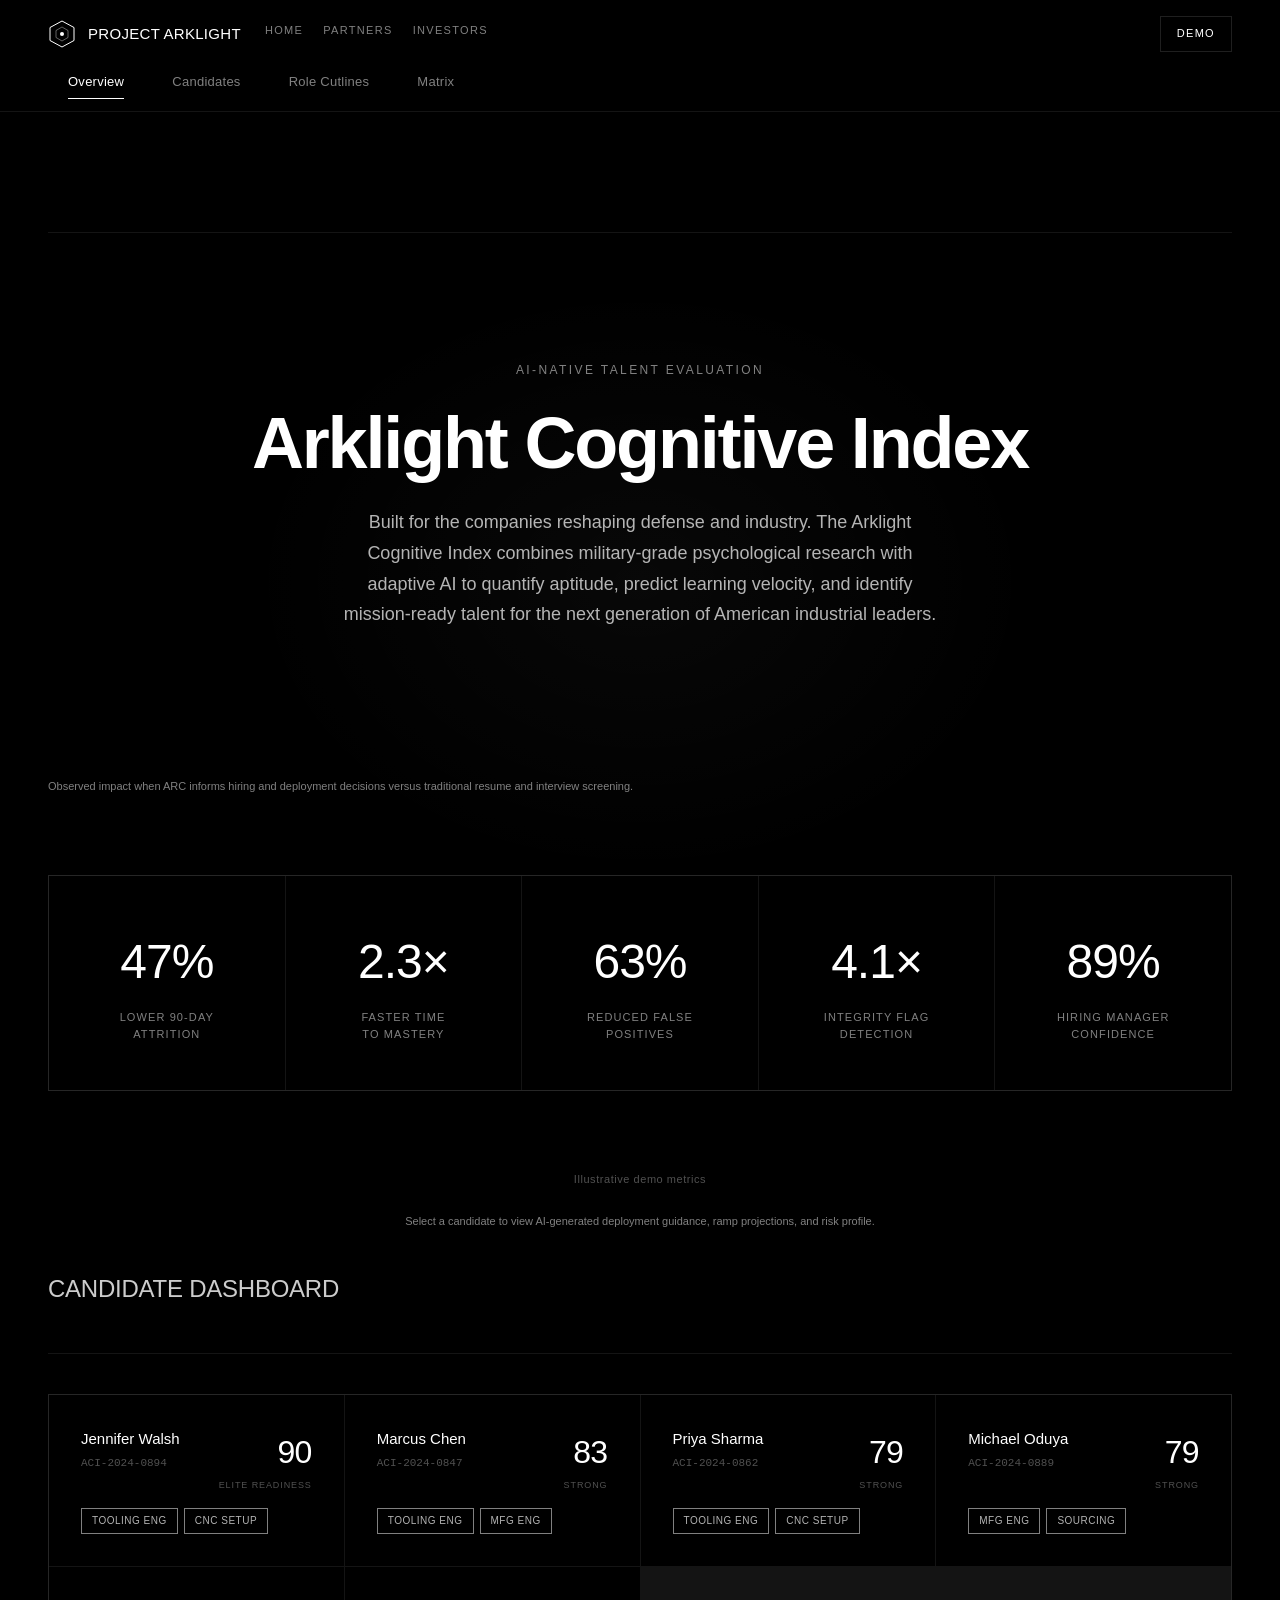
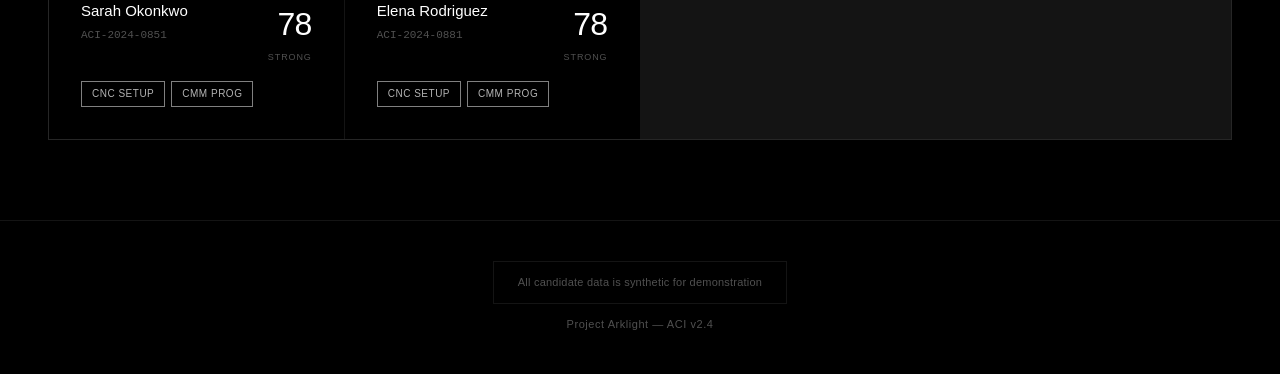
==== demo.html @ 7dcee26c "Split monolithic index.html into multi-page site with expanded investor section Break the single 8,1" ====
<!DOCTYPE html>
<html lang="en">
<head>
    <meta charset="UTF-8">
    <meta name="viewport" content="width=device-width, initial-scale=1.0">
    <title>Project Arklight — Demo</title>
    <link rel="stylesheet" href="css/styles.css">
    <style>
        .header-bottom {
            display: flex;
        }
        .main-content {
            padding-top: 160px;
        }
        @media (max-width: 900px) {
            .main-content {
                padding-top: 190px;
            }
        }
        @media (max-width: 700px) {
            .main-content {
                padding-top: 200px;
            }
        }
    </style>
</head>
<body>
    <div class="app-container">
        <header class="header">
            <div class="header-top">
                <div class="logo-section">
                    <div class="logo">
                        <div class="logo-icon">
                            <svg viewBox="0 0 28 28" fill="none" xmlns="http://www.w3.org/2000/svg">
                                <path d="M14 1L26 7.5V20.5L14 27L2 20.5V7.5L14 1Z" stroke="white" stroke-width="1" fill="none"/>
                                <path d="M14 7L20 10.5V17.5L14 21L8 17.5V10.5L14 7Z" stroke="white" stroke-width="0.75" fill="none" opacity="0.5"/>
                                <circle cx="14" cy="14" r="2" fill="white"/>
                            </svg>
                        </div>
                        <span class="logo-text">Project Arklight</span>
                    </div>
                </div>
                <nav class="global-nav" aria-label="Primary">
                    <div class="nav-links">
                        <a class="global-link" href="index.html" data-nav="home">Home</a>
                        <a class="global-link" href="partners.html" data-nav="partners">Partners</a>
                        <a class="global-link" href="investors.html" data-nav="investors">Investors</a>
                    </div>
                    <a class="nav-cta" href="demo.html" data-nav="demo">Demo</a>
                </nav>
            </div>
            <div class="header-bottom">
                <nav class="nav-tabs" role="tablist" aria-label="Assessment views">
                    <button class="nav-tab active" role="tab" aria-selected="true" data-view="overview" tabindex="0">Overview</button>
                    <button class="nav-tab" role="tab" aria-selected="false" data-view="candidates" tabindex="-1">Candidates</button>
                    <button class="nav-tab" role="tab" aria-selected="false" data-view="cutlines" tabindex="-1">Role Cutlines</button>
                    <button class="nav-tab" role="tab" aria-selected="false" data-view="heatmap" tabindex="-1">Matrix</button>
                </nav>
            </div>
        </header>

        <main class="page-view main-content">

            <section id="assessment-demo" class="assessment-demo">
            <!-- Overview View -->
            <div id="view-overview" class="view active" role="tabpanel" aria-labelledby="tab-overview">
                <section class="hero">
                    <p class="hero-eyebrow">AI-Native Talent Evaluation</p>
                    <h1 class="hero-title">Arklight Cognitive Index</h1>
                    <p class="hero-subtitle">
                        Built for the companies reshaping defense and industry. The Arklight Cognitive Index combines military-grade psychological research with adaptive AI to quantify aptitude, predict learning velocity, and identify mission-ready talent for the next generation of American industrial leaders.
                    </p>
                </section>

                <p class="impact-context">Observed impact when ARC informs hiring and deployment decisions versus traditional resume and interview screening.</p>
                <div class="impact-strip" aria-label="Impact metrics">
                    <div class="impact-card">
                        <div class="impact-value">47%</div>
                        <div class="impact-label">Lower 90-Day<br>Attrition</div>
                    </div>
                    <div class="impact-card">
                        <div class="impact-value">2.3&times;</div>
                        <div class="impact-label">Faster Time<br>to Mastery</div>
                    </div>
                    <div class="impact-card">
                        <div class="impact-value">63%</div>
                        <div class="impact-label">Reduced False<br>Positives</div>
                    </div>
                    <div class="impact-card">
                        <div class="impact-value">4.1&times;</div>
                        <div class="impact-label">Integrity Flag<br>Detection</div>
                    </div>
                    <div class="impact-card">
                        <div class="impact-value">89%</div>
                        <div class="impact-label">Hiring Manager<br>Confidence</div>
                    </div>
                </div>
                <p class="demo-disclaimer">Illustrative demo metrics</p>
                <p class="section-handoff">Select a candidate to view AI-generated deployment guidance, ramp projections, and risk profile.</p>

                <section class="section-header">
                    <h2 class="section-title">Candidate Dashboard</h2>
                </section>

                <div id="overview-dashboard"></div>
            </div>

            <!-- Candidates View -->
            <div id="view-candidates" class="view" role="tabpanel" aria-labelledby="tab-candidates">
                <section class="section-header">
                    <h2 class="section-title">Assessment Results</h2>
                </section>

                <div class="controls-bar">
                    <div class="control-group">
                        <label class="control-label" for="sort-select">Sort</label>
                        <select id="sort-select">
                            <option value="aci">ACI Score</option>
                            <option value="cognitive">Cognitive Core</option>
                            <option value="technical">Technical Aptitude</option>
                            <option value="behavioral">Behavioral Integrity &amp; Mission Alignment</option>
                        </select>
                    </div>
                    <div class="control-group">
                        <label class="control-label" for="role-filter">Role</label>
                        <select id="role-filter">
                            <option value="all">All Roles</option>
                            <option value="cnc-setup-operator">CNC Setup &amp; Operator</option>
                            <option value="tooling-engineer">Tooling Engineer</option>
                            <option value="cam-programmer">CAM Programmer</option>
                            <option value="quality-metrology">CMM Programmer</option>
                            <option value="strategic-sourcing">Strategic Sourcing Manager</option>
                            <option value="mfg-engineer">Manufacturing Engineer (Production)</option>
                        </select>
                    </div>
                    <div class="control-group">
                        <label class="checkbox-label">
                            <input type="checkbox" id="cutline-filter">
                            <span>Meets cutline only</span>
                        </label>
                    </div>
                    <div class="control-group">
                        <label class="control-label" for="candidate-filter">Filter</label>
                        <input type="text" id="candidate-filter" class="candidate-filter" placeholder="Filter candidates" autocomplete="off">
                    </div>
                </div>

                <div id="candidates-table-container"></div>
            </div>

            <!-- Candidate Detail View -->
            <div id="view-candidate-detail" class="view" role="tabpanel">
                <button class="detail-back" id="back-to-candidates">
                    <span>&larr;</span> Back to Candidates
                </button>
                <div id="candidate-detail-content"></div>
            </div>

            <!-- Role Cutlines View -->
            <div id="view-cutlines" class="view" role="tabpanel" aria-labelledby="tab-cutlines">
                <section class="section-header">
                    <h2 class="section-title">Role Cutlines & Fit Analysis</h2>
                </section>
                <div id="cutlines-content"></div>
            </div>

            <!-- Heatmap View -->
            <div id="view-heatmap" class="view" role="tabpanel" aria-labelledby="tab-heatmap">
                <section class="section-header">
                    <h2 class="section-title">Comparison Matrix</h2>
                </section>
                <div id="heatmap-content"></div>
            </div>
            </section>

        </main>

        <footer class="footer">
            <div class="footer-disclaimer">
                All candidate data is synthetic for demonstration
            </div>
            <p>Project Arklight — ACI v2.4</p>
        </footer>
    </div>

    <script src="js/common.js"></script>
    <script src="js/demo.js"></script>
</body>
</html>
---- css/styles.css ----
:root {
    --bg-primary: #000000;
    --bg-secondary: #0a0a0a;
    --bg-tertiary: #111111;
    --bg-card: #0d0d0d;
    --bg-hover: #141414;
    --bg-elevated: #1a1a1a;
    --border-primary: rgba(255, 255, 255, 0.08);
    --border-secondary: rgba(255, 255, 255, 0.12);
    --border-hover: rgba(255, 255, 255, 0.2);
    --text-primary: #ffffff;
    --text-secondary: rgba(255, 255, 255, 0.7);
    --text-muted: rgba(255, 255, 255, 0.5);
    --text-dim: rgba(255, 255, 255, 0.3125);
    --text-strong: rgba(255, 255, 255, 0.8);
    --accent-primary: #ffffff;
    --accent-blue: #3b82f6;
    --accent-green: #22c55e;
    --accent-yellow: #eab308;
    --accent-red: #ef4444;
    --glow-white: rgba(255, 255, 255, 0.05);
    --font-sans: -apple-system, BlinkMacSystemFont, 'SF Pro Display', 'Segoe UI', 'Inter', sans-serif;
    --font-mono: 'SF Mono', 'Fira Code', 'Consolas', monospace;
    --transition-fast: 200ms cubic-bezier(0.4, 0, 0.2, 1);
    --transition-medium: 400ms cubic-bezier(0.4, 0, 0.2, 1);
    --transition-slow: 600ms cubic-bezier(0.4, 0, 0.2, 1);
}

* {
    margin: 0;
    padding: 0;
    box-sizing: border-box;
}

html {
    font-size: 16px;
    scroll-behavior: smooth;
    -webkit-font-smoothing: antialiased;
    -moz-osx-font-smoothing: grayscale;
}

body {
    font-family: var(--font-sans);
    background: var(--bg-primary);
    color: var(--text-primary);
    line-height: 1.6;
    min-height: 100vh;
    overflow-x: hidden;
}

.app-container,
.page-view,
.main-content {
    background: #000000;
}

::selection {
    background: rgba(255, 255, 255, 0.2);
}

::-webkit-scrollbar {
    width: 6px;
    height: 6px;
}
::-webkit-scrollbar-track {
    background: transparent;
}
::-webkit-scrollbar-thumb {
    background: rgba(255, 255, 255, 0.15);
    border-radius: 3px;
}
::-webkit-scrollbar-thumb:hover {
    background: rgba(255, 255, 255, 0.25);
}

/* Layout */
.app-container {
    display: flex;
    flex-direction: column;
    min-height: 100vh;
}


/* Home */
.home-hero,
.home-section,
.home-audience,
.assessment-demo {
    scroll-margin-top: 160px;
}

.home-hero {
    padding: 80px 0 60px;
    max-width: 820px;
}

.home-hero-title {
    font-size: clamp(40px, 6vw, 64px);
    font-weight: 600;
    letter-spacing: -0.03em;
    line-height: 1.1;
    margin-bottom: 24px;
}

.home-hero-subtitle {
    font-size: 18px;
    font-weight: 400;
    color: var(--text-secondary);
    line-height: 1.7;
    margin-bottom: 32px;
}

.home-ctas {
    display: flex;
    gap: 16px;
    flex-wrap: wrap;
}

.button {
    display: inline-flex;
    align-items: center;
    justify-content: center;
    padding: 12px 20px;
    border: 1px solid var(--border-secondary);
    background: transparent;
    color: var(--text-primary);
    font-size: 12px;
    letter-spacing: 0.1em;
    text-transform: uppercase;
    font-weight: 500;
    transition: border-color var(--transition-fast), color var(--transition-fast), background var(--transition-fast);
    text-decoration: none;
}

.button:hover {
    border-color: var(--border-hover);
    color: var(--text-primary);
    background: var(--bg-secondary);
}

.button.secondary {
    border-color: var(--border-primary);
    color: var(--text-strong);
}

.coming-soon-cta {
    align-self: flex-start;
    display: inline-flex;
    width: fit-content;
    padding-inline: 14px;
    white-space: nowrap;
}

.home-section {
    padding: 48px 0 56px;
    border-top: 1px solid var(--border-primary);
}

.factory-grid {
    display: grid;
    grid-template-columns: minmax(0, 1.1fr) minmax(0, 0.9fr);
    gap: 32px;
    align-items: center;
}

.factory-content {
    display: flex;
    flex-direction: column;
    gap: 20px;
}

.factory-content .home-section-title,
.factory-content .home-section-description {
    margin: 0;
}

.factory-visual {
    display: flex;
    justify-content: flex-end;
}

#home-talent-factory .factory-grid,
#partners-talent-factory .factory-grid {
    grid-template-columns: 1fr;
}

#home-talent-factory .factory-visual,
#partners-talent-factory .factory-visual {
    display: none;
}

.home-section-title {
    font-size: 24px;
    font-weight: 500;
    letter-spacing: -0.01em;
    margin-bottom: 16px;
}

.home-section-description {
    font-size: 16px;
    color: var(--text-secondary);
    line-height: 1.7;
    max-width: 820px;
    margin-bottom: 24px;
}

.home-audience {
    padding: 56px 0 32px;
    border-top: 1px solid var(--border-primary);
    display: grid;
    grid-template-columns: repeat(2, minmax(0, 1fr));
    gap: 24px;
}

.home-audience-card {
    border: 1px solid var(--border-primary);
    padding: 28px 24px;
    background: var(--bg-secondary);
}

.home-audience-title {
    font-size: 14px;
    text-transform: uppercase;
    letter-spacing: 0.14em;
    color: var(--text-primary);
}

.assessment-demo {
    margin-top: 72px;
    padding-top: 48px;
    border-top: 1px solid var(--border-primary);
}

/* Investors */
.investor-hero {
    padding: 88px 0 48px;
    max-width: 1100px;
    display: flex;
    flex-direction: column;
    gap: 24px;
}

.investor-hero .rule {
    height: 1px;
    width: 100%;
    background: var(--border-primary);
}

.investor-quote-row {
    display: flex;
    align-items: flex-start;
    justify-content: space-between;
    gap: 24px;
}

.investor-quote {
    font-size: clamp(40px, 6vw, 72px);
    font-weight: 500;
    letter-spacing: -0.03em;
    line-height: 1.05;
    margin: 0;
    max-width: 920px;
    flex: 1;
}

.investor-quote-attribution {
    font-size: 0.32em;
    font-weight: 400;
    color: var(--text-secondary);
}

.investor-flag {
    width: 64px;
    height: 40px;
    flex-shrink: 0;
}

.investor-flag .flag-field {
    fill: var(--bg-tertiary);
    stroke: var(--border-secondary);
    stroke-width: 1;
}

.investor-flag .flag-canton {
    fill: var(--bg-secondary);
}

.investor-flag .flag-star {
    fill: var(--accent-green);
    opacity: 0.45;
}

.investor-flag .flag-stripe {
    fill: var(--text-muted);
    opacity: 0.5;
}

.investor-meta {
    display: grid;
    grid-template-columns: repeat(auto-fit, minmax(180px, 1fr));
    gap: 24px;
    align-items: start;
}

.investor-meta-item {
    display: flex;
    flex-direction: column;
    gap: 6px;
}

.investor-meta-label {
    font-size: 10px;
    letter-spacing: 0.2em;
    text-transform: uppercase;
    color: var(--text-muted);
}

.investor-meta-value {
    font-size: 14px;
    color: var(--text-primary);
    line-height: 1.6;
}

.investor-scroll {
    display: inline-flex;
    align-items: center;
    gap: 8px;
    font-size: 13px;
    color: var(--text-primary);
    text-decoration: none;
    background: transparent;
    border: none;
    padding: 0;
    cursor: pointer;
}

.investor-scroll-arrow {
    font-size: 16px;
    color: var(--text-secondary);
    line-height: 1;
}

@keyframes investorScrollCue {
    0%, 100% {
        opacity: 1;
        transform: translateY(0);
    }
    50% {
        opacity: 0.35;
        transform: translateY(4px);
    }
}

.investor-scroll:hover {
    color: var(--text-secondary);
}

.investor-scroll .investor-meta-value {
    color: inherit;
    font-size: inherit;
    line-height: inherit;
}

.investor-layout {
    display: grid;
    grid-template-columns: minmax(200px, 260px) minmax(0, 1fr);
    gap: 40px;
    align-items: start;
}

.investor-toc {
    position: sticky;
    top: 120px;
    align-self: start;
}

.toc-title {
    font-size: 11px;
    letter-spacing: 0.2em;
    text-transform: uppercase;
    color: var(--text-secondary);
    margin-bottom: 16px;
}

.toc-list {
    display: flex;
    flex-direction: column;
    gap: 10px;
}

.toc-link {
    display: inline-flex;
    align-items: center;
    gap: 8px;
    font-size: 13px;
    color: var(--text-secondary);
    text-decoration: none;
    padding: 4px 0 4px 12px;
    border-left: 1px solid transparent;
    transition: color var(--transition-fast), border-color var(--transition-fast);
}

.toc-link:hover {
    color: var(--text-primary);
}

.toc-link.active {
    color: var(--text-primary);
    border-left-color: var(--border-hover);
}

.investor-section {
    border: 1px solid var(--border-primary);
    background: var(--bg-secondary);
    padding: 28px;
    border-radius: 12px;
    margin-bottom: 24px;
    scroll-margin-top: 140px;
    transition: transform var(--transition-fast), border-color var(--transition-fast);
}

.investor-section:hover {
    transform: translateY(-2px);
    border-color: var(--border-hover);
}

.investor-section.is-active {
    border-color: var(--border-hover);
}

.investor-section-header {
    display: flex;
    justify-content: space-between;
    align-items: flex-start;
    gap: 16px;
    margin-bottom: 16px;
}

.copy-link {
    border: 1px dashed var(--border-secondary);
    background: transparent;
    color: var(--text-secondary);
    font-size: 10px;
    letter-spacing: 0.2em;
    text-transform: uppercase;
    padding: 6px 10px;
    cursor: pointer;
    transition: color var(--transition-fast), border-color var(--transition-fast);
}

.copy-link:hover {
    color: var(--text-primary);
    border-color: var(--border-hover);
}

.copy-link[data-copied="true"] {
    color: var(--text-primary);
    border-color: var(--text-primary);
}

.bullet-list {
    margin: 0;
    padding-left: 18px;
    color: var(--text-secondary);
    line-height: 1.7;
}

.bullet-list li {
    margin-bottom: 8px;
}

.bullet-list.compact li {
    margin-bottom: 4px;
}

.stat-grid {
    display: grid;
    grid-template-columns: repeat(auto-fit, minmax(160px, 1fr));
    gap: 12px;
    margin-top: 16px;
}

.stat-tile {
    border: 1px solid var(--border-secondary);
    background: rgba(255, 255, 255, 0.02);
    padding: 14px 16px;
    transition: transform var(--transition-fast), border-color var(--transition-fast);
}

.stat-tile:hover {
    transform: translateY(-2px);
    border-color: var(--border-hover);
}

.stat-value {
    font-size: 22px;
    font-weight: 600;
    margin-bottom: 6px;
}

.stat-label {
    font-size: 12px;
    color: var(--text-secondary);
    line-height: 1.5;
}

.investor-card-grid {
    display: grid;
    grid-template-columns: repeat(auto-fit, minmax(220px, 1fr));
    gap: 16px;
    margin-top: 16px;
}

.investor-card {
    border: 1px solid var(--border-secondary);
    background: rgba(255, 255, 255, 0.02);
    padding: 18px;
    transition: transform var(--transition-fast), border-color var(--transition-fast);
}

.investor-card:hover {
    transform: translateY(-2px);
    border-color: var(--border-hover);
}

.card-title {
    font-size: 12px;
    letter-spacing: 0.12em;
    text-transform: uppercase;
    color: var(--text-secondary);
    margin-bottom: 10px;
}

.detail-card {
    margin-top: 16px;
    border: 1px solid var(--border-secondary);
    background: rgba(255, 255, 255, 0.02);
    padding: 12px 14px;
}

.detail-card summary {
    cursor: pointer;
    list-style: none;
    font-size: 12px;
    letter-spacing: 0.12em;
    text-transform: uppercase;
    color: var(--text-strong);
}

.detail-card summary::-webkit-details-marker {
    display: none;
}

.detail-body {
    margin-top: 12px;
}

.micro-label {
    font-size: 11px;
    letter-spacing: 0.2em;
    text-transform: uppercase;
    color: var(--text-secondary);
}

.investor-table {
    width: 100%;
    border-collapse: collapse;
    margin-top: 12px;
}

.investor-table th {
    text-align: left;
    font-size: 11px;
    letter-spacing: 0.2em;
    text-transform: uppercase;
    color: var(--text-secondary);
    padding: 10px 0;
    border-bottom: 1px solid var(--border-primary);
}

.investor-table td {
    padding: 12px 0;
    border-bottom: 1px solid var(--border-primary);
    color: var(--text-secondary);
    line-height: 1.6;
}

.team-grid {
    display: grid;
    grid-template-columns: repeat(auto-fit, minmax(220px, 1fr));
    gap: 16px;
    margin-top: 16px;
}

.team-card {
    border: 1px solid var(--border-secondary);
    background: rgba(255, 255, 255, 0.02);
    padding: 18px;
}

.team-name {
    font-size: 16px;
    font-weight: 600;
    margin-bottom: 6px;
}

.team-role {
    font-size: 12px;
    text-transform: uppercase;
    letter-spacing: 0.12em;
    color: var(--text-secondary);
    margin-bottom: 10px;
}

.team-bio {
    font-size: 14px;
    color: var(--text-secondary);
    line-height: 1.6;
}

.tilt-card {
    margin-top: 32px;
    padding: 24px;
    border: 1px solid var(--border-primary);
    background: var(--bg-secondary);
}

.tilt-stage {
    perspective: 900px;
}

.tilt-object {
    transform-style: preserve-3d;
    transition: transform 160ms ease;
    will-change: transform;
}

.tilt-illustration {
    width: 100%;
    max-width: 720px;
    height: auto;
    display: block;
    margin: 0 auto;
}

.tilt-illustration .line-strong {
    stroke: var(--text-secondary);
    stroke-width: 1.2;
}

.tilt-illustration .line-muted {
    stroke: var(--text-dim);
    stroke-width: 1;
}

.tilt-illustration .line-accent {
    stroke: var(--accent-blue);
    stroke-width: 1.2;
    stroke-opacity: 0.7;
}

@media (prefers-reduced-motion: reduce) {
    .tilt-object {
        transition: none;
        transform: none !important;
    }
}
/* Header */
.header {
    position: fixed;
    top: 0;
    left: 0;
    right: 0;
    z-index: 100;
    background: var(--bg-primary);
    backdrop-filter: blur(20px);
    -webkit-backdrop-filter: blur(20px);
    border-bottom: 1px solid var(--border-primary);
    padding: 16px 48px 12px;
    height: auto;
    display: flex;
    flex-direction: column;
    gap: 12px;
}

.header-top {
    display: flex;
    align-items: center;
    justify-content: space-between;
    gap: 24px;
}

.header-bottom {
    display: flex;
    align-items: center;
    width: 100%;
}

.logo-section {
    display: flex;
    align-items: center;
    gap: 20px;
    flex-shrink: 0;
}

.logo {
    display: flex;
    align-items: center;
    gap: 12px;
}

.logo-icon {
    width: 28px;
    height: 28px;
}

.logo-icon svg {
    width: 100%;
    height: 100%;
}

.logo-text {
    font-size: 15px;
    font-weight: 500;
    letter-spacing: 0.02em;
    color: var(--text-primary);
    text-transform: uppercase;
}

.demo-badge {
    font-size: 10px;
    font-weight: 500;
    text-transform: uppercase;
    letter-spacing: 0.1em;
    padding: 4px 10px;
    background: transparent;
    color: var(--text-muted);
    border: 1px solid var(--border-primary);
    border-radius: 2px;
}

.global-nav {
    display: flex;
    align-items: center;
    gap: 20px;
    flex-wrap: wrap;
    width: 100%;
}

.nav-links {
    display: flex;
    align-items: center;
    gap: 20px;
    flex-wrap: wrap;
}

.global-link {
    font-size: 11px;
    font-weight: 500;
    letter-spacing: 0.12em;
    text-transform: uppercase;
    color: var(--text-muted);
    padding-bottom: 6px;
    border-bottom: 1px solid transparent;
    text-decoration: none;
    transition: color var(--transition-fast), border-color var(--transition-fast);
    white-space: nowrap;
}

.global-link:hover {
    color: var(--text-secondary);
}

.global-link[aria-current="page"],
.global-link.active {
    color: var(--text-primary);
    border-color: var(--text-primary);
}

.global-link:focus-visible,
.nav-cta:focus-visible {
    outline: 1px solid var(--text-muted);
    outline-offset: 4px;
}

.nav-cta {
    margin-left: auto;
    display: inline-flex;
    align-items: center;
    justify-content: center;
    padding: 8px 16px;
    border: 1px solid var(--border-secondary);
    color: var(--text-primary);
    text-transform: uppercase;
    letter-spacing: 0.12em;
    font-size: 11px;
    font-weight: 500;
    text-decoration: none;
    background: transparent;
    transition: background var(--transition-fast), border-color var(--transition-fast);
}

.nav-cta:hover {
    background: var(--bg-secondary);
    border-color: var(--border-hover);
}

.nav-tabs {
    display: flex;
    gap: 8px;
}

.nav-tab {
    padding: 10px 20px;
    font-size: 13px;
    font-weight: 400;
    letter-spacing: 0.02em;
    color: var(--text-muted);
    background: transparent;
    border: none;
    cursor: pointer;
    transition: all var(--transition-fast);
    position: relative;
}

.nav-tab::after {
    content: '';
    position: absolute;
    bottom: 0;
    left: 20px;
    right: 20px;
    height: 1px;
    background: var(--text-primary);
    transform: scaleX(0);
    transition: transform var(--transition-fast);
}

.nav-tab:hover {
    color: var(--text-secondary);
}

.nav-tab.active {
    color: var(--text-primary);
}

.nav-tab.active::after {
    transform: scaleX(1);
}

.nav-tab:focus {
    outline: none;
}

.nav-tab:focus-visible {
    outline: 1px solid var(--text-muted);
    outline-offset: 4px;
}

/* Main content */
.main-content {
    flex: 1;
    padding: 160px 48px 80px;
    max-width: 1400px;
    margin: 0 auto;
    width: 100%;
}

/* View containers */
.view {
    display: none;
    animation: fadeIn var(--transition-medium);
}

.view.active {
    display: block;
}

@keyframes fadeIn {
    from {
        opacity: 0;
        transform: translateY(20px);
    }
    to {
        opacity: 1;
        transform: translateY(0);
    }
}

/* Hero Section */
.hero {
    text-align: center;
    padding: 80px 0 100px;
    position: relative;
}

.hero::before {
    content: '';
    position: absolute;
    top: 0;
    left: 50%;
    transform: translateX(-50%);
    width: 800px;
    height: 600px;
    background: radial-gradient(ellipse at center, rgba(255, 255, 255, 0.03) 0%, transparent 70%);
    pointer-events: none;
}

.hero-eyebrow {
    font-size: 12px;
    font-weight: 500;
    letter-spacing: 0.2em;
    text-transform: uppercase;
    color: var(--text-muted);
    margin-bottom: 24px;
}

.hero-title {
    font-size: clamp(48px, 8vw, 72px);
    font-weight: 600;
    letter-spacing: -0.03em;
    line-height: 1.1;
    margin-bottom: 24px;
    position: relative;
}

.hero-subtitle {
    font-size: 18px;
    font-weight: 400;
    color: var(--text-secondary);
    margin-bottom: 48px;
    max-width: 600px;
    margin-left: auto;
    margin-right: auto;
    line-height: 1.7;
}

/* Impact Strip */
.impact-strip {
    display: grid;
    grid-template-columns: repeat(5, 1fr);
    gap: 1px;
    background: var(--border-primary);
    margin: 80px 0;
    border: 1px solid var(--border-primary);
}

.impact-strip.impact-strip--three {
    grid-template-columns: repeat(3, 1fr);
}

.partner-impact .impact-value {
    font-size: clamp(20px, 2.6vw, 30px);
    font-weight: 500;
}

.impact-card {
    background: var(--bg-primary);
    padding: 48px 24px;
    text-align: center;
    transition: background var(--transition-fast);
}

.impact-card:hover {
    background: var(--bg-secondary);
}

.impact-value {
    font-size: 48px;
    font-weight: 300;
    letter-spacing: -0.02em;
    margin-bottom: 8px;
    font-variant-numeric: tabular-nums;
}

.impact-label {
    font-size: 11px;
    color: var(--text-muted);
    text-transform: uppercase;
    letter-spacing: 0.1em;
    line-height: 1.5;
}

.impact-context {
    font-size: 11px;
    color: var(--text-muted);
    margin-bottom: 16px;
    text-align: left;
}

.demo-disclaimer {
    font-size: 11px;
    color: var(--text-dim);
    text-align: center;
    margin-top: 24px;
    letter-spacing: 0.05em;
}

.section-handoff {
    font-size: 11px;
    color: var(--text-muted);
    text-align: center;
    margin: 24px 0 40px;
}

/* Section Headers */
.section-header {
    display: flex;
    align-items: center;
    justify-content: space-between;
    margin-bottom: 40px;
    padding-bottom: 20px;
    border-bottom: 1px solid var(--border-primary);
}

.section-title {
    font-size: 12px;
    font-weight: 500;
    color: var(--text-strong);
    text-transform: uppercase;
    letter-spacing: 0.15em;
}

/* Controls */
.controls-bar {
    display: flex;
    align-items: center;
    gap: 32px;
    margin-bottom: 40px;
    padding: 20px 0;
    border-bottom: 1px solid var(--border-primary);
}

.control-group {
    display: flex;
    align-items: center;
    gap: 12px;
}

.control-label {
    font-size: 11px;
    color: var(--text-dim);
    text-transform: uppercase;
    letter-spacing: 0.1em;
}

select, input[type="text"] {
    background: transparent;
    border: 1px solid var(--border-primary);
    color: var(--text-primary);
    padding: 10px 16px;
    font-size: 13px;
    font-family: var(--font-sans);
    cursor: pointer;
    transition: all var(--transition-fast);
    appearance: none;
    -webkit-appearance: none;
    background-image: url("data:image/svg+xml,%3Csvg xmlns='http://www.w3.org/2000/svg' width='12' height='12' viewBox='0 0 12 12'%3E%3Cpath fill='%23666' d='M6 8L2 4h8z'/%3E%3C/svg%3E");
    background-repeat: no-repeat;
    background-position: right 12px center;
    padding-right: 36px;
    min-width: 180px;
}

select:hover, input[type="text"]:hover {
    border-color: var(--border-hover);
}

select:focus, input[type="text"]:focus {
    outline: none;
    border-color: var(--text-muted);
}

input[type="text"].candidate-filter {
    background-image: none;
    padding-right: 16px;
    min-width: 220px;
    cursor: text;
}

.checkbox-label {
    display: flex;
    align-items: center;
    gap: 10px;
    font-size: 13px;
    color: var(--text-secondary);
    cursor: pointer;
}

.checkbox-label input[type="checkbox"] {
    width: 16px;
    height: 16px;
    accent-color: var(--text-primary);
    cursor: pointer;
}

/* Candidate Table */
.candidate-table {
    width: 100%;
    border-collapse: collapse;
}

.candidate-table th,
.candidate-table td {
    padding: 20px 24px;
    text-align: left;
    border-bottom: 1px solid var(--border-primary);
}

.candidate-table th {
    font-size: 10px;
    font-weight: 500;
    color: var(--text-dim);
    text-transform: uppercase;
    letter-spacing: 0.12em;
    cursor: pointer;
    transition: color var(--transition-fast);
    user-select: none;
    background: transparent;
}

.candidate-table th:hover {
    color: var(--text-muted);
}

.candidate-table th.sorted {
    color: var(--text-primary);
}

.candidate-table th .sort-indicator {
    margin-left: 6px;
    opacity: 0.4;
    font-size: 8px;
}

.candidate-table th.sorted .sort-indicator {
    opacity: 1;
}

.candidate-table tbody tr {
    cursor: pointer;
    transition: background var(--transition-fast);
}

.candidate-table tbody tr:hover {
    background: var(--bg-secondary);
}

.candidate-name {
    font-weight: 500;
    font-size: 15px;
    margin-bottom: 4px;
}

.candidate-id {
    font-family: var(--font-mono);
    font-size: 11px;
    color: var(--text-dim);
    letter-spacing: 0.02em;
}

.candidate-status {
    display: inline-flex;
    align-items: center;
    gap: 8px;
    font-size: 12px;
    color: var(--text-muted);
}

.status-dot {
    width: 6px;
    height: 6px;
    border-radius: 50%;
}

.candidate-status.complete .status-dot {
    background: var(--accent-green);
}

.candidate-status.in-progress .status-dot {
    background: var(--accent-yellow);
    animation: pulse 2s infinite;
}

@keyframes pulse {
    0%, 100% { opacity: 1; }
    50% { opacity: 0.4; }
}

.role-chips {
    display: flex;
    flex-wrap: wrap;
    gap: 6px;
}

.role-chip {
    font-size: 10px;
    padding: 4px 10px;
    background: transparent;
    border: 1px solid var(--border-primary);
    color: var(--text-muted);
    text-transform: uppercase;
    letter-spacing: 0.05em;
}

.role-chip.primary {
    border-color: var(--text-muted);
    color: var(--text-secondary);
}

.score-cell {
    font-family: var(--font-mono);
    font-size: 14px;
    font-weight: 400;
    letter-spacing: 0.02em;
}

.score-cell.elite { color: var(--text-primary); }
.score-cell.strong { color: var(--text-secondary); }
.score-cell.developing { color: var(--text-muted); }
.score-cell.concern { color: var(--accent-red); }

/* Score Badge */
.score-badge {
    display: inline-flex;
    align-items: center;
    justify-content: center;
    min-width: 48px;
    padding: 6px 12px;
    font-family: var(--font-mono);
    font-size: 14px;
    font-weight: 400;
    border: 1px solid var(--border-primary);
}

.score-badge.elite {
    border-color: var(--text-secondary);
    color: var(--text-primary);
}

.score-badge.strong {
    color: var(--text-secondary);
}

.score-badge.developing {
    color: var(--text-muted);
}

/* Candidate Detail View */
.detail-back {
    display: inline-flex;
    align-items: center;
    gap: 8px;
    font-size: 13px;
    color: var(--text-muted);
    background: none;
    border: none;
    cursor: pointer;
    margin-bottom: 48px;
    padding: 0;
    transition: color var(--transition-fast);
    letter-spacing: 0.02em;
}

.detail-back:hover {
    color: var(--text-primary);
}

.detail-header {
    display: grid;
    grid-template-columns: 2fr 1fr;
    gap: 80px;
    padding-bottom: 60px;
    margin-bottom: 60px;
    border-bottom: 1px solid var(--border-primary);
}

.detail-candidate-info {
    max-width: 100%;
}

.detail-candidate-name {
    font-size: 48px;
    font-weight: 500;
    letter-spacing: -0.02em;
    margin-bottom: 16px;
}

.detail-candidate-meta {
    display: flex;
    align-items: center;
    gap: 24px;
    color: var(--text-muted);
    font-size: 13px;
    margin-bottom: 20px;
}

.detail-candidate-meta .divider {
    width: 1px;
    height: 12px;
    background: var(--border-secondary);
}

.detail-candidate-background {
    color: var(--text-secondary);
    font-size: 15px;
    line-height: 1.7;
}

.detail-professional-context {
    margin-top: 24px;
    display: grid;
    gap: 8px;
}

.detail-context-label {
    font-size: 10px;
    color: var(--text-strong);
    text-transform: uppercase;
    letter-spacing: 0.12em;
}

.detail-context-text {
    font-size: 14px;
    color: var(--text-secondary);
    line-height: 1.6;
}

.detail-aci-score {
    text-align: right;
    padding-left: 80px;
    border-left: 1px solid var(--border-primary);
}

.detail-aci-label {
    font-size: 10px;
    color: var(--text-strong);
    text-transform: uppercase;
    letter-spacing: 0.15em;
    margin-bottom: 16px;
}

.detail-aci-value {
    font-size: 96px;
    font-weight: 300;
    line-height: 1;
    margin-bottom: 8px;
    letter-spacing: -0.02em;
    font-variant-numeric: tabular-nums;
}

.detail-aci-percentile {
    font-size: 14px;
    color: var(--text-muted);
    margin-bottom: 16px;
}

.detail-aci-band {
    display: inline-block;
    font-size: 10px;
    font-weight: 500;
    text-transform: uppercase;
    letter-spacing: 0.15em;
    padding: 6px 16px;
    border: 1px solid var(--border-secondary);
}

/* Executive Summary */
.detail-summary-grid {
    display: grid;
    grid-template-columns: 1.2fr 0.8fr;
    gap: 40px;
    margin-bottom: 60px;
}

.summary-grid {
    display: flex;
    flex-direction: column;
    gap: 12px;
}

.summary-row {
    display: grid;
    grid-template-columns: 220px 1fr;
    gap: 24px;
    padding: 12px 0;
    border-bottom: 1px solid var(--border-primary);
}

.summary-row:last-child {
    border-bottom: none;
}

.summary-label {
    font-size: 10px;
    color: var(--text-strong);
    text-transform: uppercase;
    letter-spacing: 0.12em;
}

.summary-value {
    font-size: 14px;
    color: var(--text-secondary);
    line-height: 1.6;
}

.fit-level {
    font-weight: 500;
}

.fit-level.high { color: var(--accent-green); }
.fit-level.medium { color: var(--accent-yellow); }
.fit-level.low { color: var(--accent-red); }

.summary-list {
    list-style: none;
    margin: 0;
    padding: 0;
    display: flex;
    flex-direction: column;
    gap: 6px;
}

.summary-list li {
    font-size: 13px;
    color: var(--text-secondary);
    line-height: 1.6;
}

.detail-aci-microcopy {
    margin-top: 12px;
    font-size: 11px;
    color: var(--text-muted);
    line-height: 1.5;
    display: grid;
    gap: 6px;
    max-width: 340px;
}

.role-selector {
    display: flex;
    align-items: center;
    gap: 12px;
    margin-bottom: 20px;
    flex-wrap: wrap;
}

.role-hint {
    font-size: 11px;
    color: var(--text-muted);
    letter-spacing: 0.02em;
}

.role-hint.pulsing {
    animation: roleHintPulse 2.5s ease-in-out infinite;
}

.role-fit-grid {
    margin-bottom: 20px;
}

.role-fit-text {
    font-size: 14px;
    color: var(--text-secondary);
    line-height: 1.7;
    margin-bottom: 16px;
}

@keyframes roleHintPulse {
    0% { opacity: 0.55; }
    50% { opacity: 1; }
    100% { opacity: 0.55; }
}

@media (prefers-reduced-motion: reduce) {
    .role-hint.pulsing {
        animation: none;
    }
}

.detail-section {
    margin-bottom: 40px;
}

.chart-note {
    margin-top: 20px;
    font-size: 12px;
    color: var(--text-muted);
    line-height: 1.6;
}

.radar-callouts {
    display: grid;
    grid-template-columns: repeat(3, minmax(0, 1fr));
    gap: 16px;
    margin-top: 20px;
}

.radar-callout {
    border: 1px solid var(--border-primary);
    padding: 12px 16px;
}

.callout-label {
    font-size: 9px;
    color: var(--text-strong);
    text-transform: uppercase;
    letter-spacing: 0.12em;
    margin-bottom: 6px;
}

.callout-value {
    font-size: 12px;
    color: var(--text-secondary);
    line-height: 1.5;
}

.validation-role {
    display: flex;
    align-items: center;
    gap: 12px;
    flex-wrap: wrap;
    font-size: 11px;
    color: var(--text-muted);
    margin-bottom: 16px;
}

.validation-list {
    display: grid;
    gap: 20px;
}

.validation-item {
    border-top: 1px solid var(--border-primary);
    padding-top: 20px;
}

.validation-item:first-child {
    border-top: none;
    padding-top: 0;
}

.validation-item-title {
    font-size: 12px;
    color: var(--text-strong);
    text-transform: uppercase;
    letter-spacing: 0.08em;
    margin-bottom: 12px;
}

.validation-row {
    display: grid;
    grid-template-columns: 200px 1fr;
    gap: 16px;
    padding: 8px 0;
    border-bottom: 1px solid var(--border-primary);
}

.validation-row:last-child {
    border-bottom: none;
}

.validation-label {
    font-size: 10px;
    color: var(--text-dim);
    text-transform: uppercase;
    letter-spacing: 0.1em;
}

.validation-value {
    font-size: 13px;
    color: var(--text-secondary);
    line-height: 1.6;
}

.onboarding-grid {
    display: grid;
    grid-template-columns: repeat(auto-fit, minmax(220px, 1fr));
    gap: 24px;
}

.onboarding-title {
    font-size: 10px;
    color: var(--text-dim);
    text-transform: uppercase;
    letter-spacing: 0.1em;
    margin-bottom: 12px;
}

.onboarding-weeks {
    display: grid;
    gap: 10px;
}

.onboarding-week {
    border: 1px solid var(--border-primary);
    padding: 10px 12px;
}

.week-label {
    font-size: 10px;
    color: var(--text-dim);
    text-transform: uppercase;
    letter-spacing: 0.1em;
    margin-bottom: 6px;
}

.week-text {
    font-size: 13px;
    color: var(--text-secondary);
    line-height: 1.5;
}

.benchmark-grid {
    display: grid;
    grid-template-columns: repeat(auto-fit, minmax(220px, 1fr));
    gap: 24px;
}

.benchmark-label {
    font-size: 10px;
    color: var(--text-dim);
    text-transform: uppercase;
    letter-spacing: 0.1em;
    margin-bottom: 8px;
}

.benchmark-value {
    font-size: 13px;
    color: var(--text-secondary);
    line-height: 1.6;
}

.onboarding-indicator {
    display: inline-flex;
    align-items: center;
    gap: 8px;
}

.onboarding-dot {
    width: 6px;
    height: 6px;
    border-radius: 50%;
}

.onboarding-dot.accelerated { background: var(--accent-green); }
.onboarding-dot.standard { background: var(--text-muted); }
.onboarding-dot.structured-support { background: var(--accent-yellow); }

/* Composite Scores Grid */
.composites-grid {
    display: grid;
    grid-template-columns: repeat(5, 1fr);
    gap: 1px;
    background: var(--border-primary);
    margin-bottom: 80px;
    border: 1px solid var(--border-primary);
}

.composite-card {
    background: var(--bg-primary);
    padding: 40px 24px;
    transition: background var(--transition-fast);
}

.composite-card:hover {
    background: var(--bg-secondary);
}

.composite-label {
    font-size: 10px;
    color: var(--text-dim);
    text-transform: uppercase;
    letter-spacing: 0.1em;
    margin-bottom: 16px;
    line-height: 1.4;
}

.composite-value {
    font-size: 36px;
    font-weight: 300;
    margin-bottom: 4px;
    letter-spacing: -0.01em;
    font-variant-numeric: tabular-nums;
}

.composite-percentile {
    font-size: 12px;
    color: var(--text-muted);
}

.composite-band {
    display: inline-block;
    margin-top: 12px;
    font-size: 9px;
    font-weight: 500;
    text-transform: uppercase;
    letter-spacing: 0.1em;
    padding: 4px 10px;
    border: 1px solid var(--border-primary);
    color: var(--text-muted);
}

/* Charts */
.charts-grid {
    display: grid;
    grid-template-columns: 400px 1fr;
    gap: 60px;
    margin-bottom: 80px;
}

.chart-container {
    padding: 40px;
    border: 1px solid var(--border-primary);
}

.chart-container.full-width {
    grid-column: 1 / -1;
}

.chart-title {
    font-size: 10px;
    font-weight: 500;
    color: var(--text-strong);
    text-transform: uppercase;
    letter-spacing: 0.15em;
    margin-bottom: 32px;
}

.radar-chart {
    display: flex;
    justify-content: center;
    align-items: center;
    position: relative;
}

.radar-axis {
    stroke-width: 1;
    opacity: 0.35;
}

.radar-axis.category-cognitive { stroke: var(--accent-blue); }
.radar-axis.category-technical { stroke: var(--accent-green); }
.radar-axis.category-integrity { stroke: var(--accent-yellow); }

.radar-label {
    opacity: 0.8;
}

.radar-label.category-cognitive { fill: var(--accent-blue); }
.radar-label.category-technical { fill: var(--accent-green); }
.radar-label.category-integrity { fill: var(--accent-yellow); }

.radar-point {
    opacity: 0.9;
}

.radar-point.category-cognitive { fill: var(--accent-blue); }
.radar-point.category-technical { fill: var(--accent-green); }
.radar-point.category-integrity { fill: var(--accent-yellow); }

.radar-tooltip {
    position: absolute;
    background: var(--bg-secondary);
    border: 1px solid var(--border-primary);
    color: var(--text-secondary);
    font-size: 12px;
    line-height: 1.6;
    padding: 12px 14px;
    max-width: 240px;
    border-radius: 10px;
    opacity: 0;
    transition: opacity var(--transition-fast);
    pointer-events: none;
}

.radar-tooltip-title {
    font-weight: 600;
    margin-bottom: 6px;
}

.radar-tooltip-body {
    font-weight: 400;
}

.radar-tooltip-line {
    margin: 0;
}

.radar-legend {
    margin-top: 24px;
    display: grid;
    grid-template-columns: repeat(auto-fit, minmax(220px, 1fr));
    gap: 16px;
}

.radar-legend-item {
    border: 1px solid var(--border-primary);
    padding: 12px 16px;
}

.radar-legend-header {
    display: flex;
    align-items: center;
    gap: 10px;
    margin-bottom: 8px;
}

.radar-legend-swatch {
    width: 10px;
    height: 10px;
    border-radius: 2px;
}

.radar-legend-swatch.cognitive { background: var(--accent-blue); }
.radar-legend-swatch.technical { background: var(--accent-green); }
.radar-legend-swatch.integrity { background: var(--accent-yellow); }

.radar-legend-title {
    font-size: 10px;
    color: var(--text-muted);
    text-transform: uppercase;
    letter-spacing: 0.12em;
}

.radar-legend-text {
    font-size: 12px;
    color: var(--text-secondary);
    line-height: 1.6;
}

/* Horizontal Bar Chart */
.bar-chart {
    display: flex;
    flex-direction: column;
    gap: 16px;
}

.bar-item {
    display: grid;
    grid-template-columns: 160px 1fr 60px;
    align-items: center;
    gap: 20px;
}

.bar-label {
    font-size: 12px;
    color: var(--text-muted);
    text-align: right;
}

.bar-track {
    height: 2px;
    background: var(--border-primary);
    position: relative;
}

.bar-fill {
    height: 100%;
    background: var(--text-primary);
    transition: width var(--transition-slow);
    position: relative;
}

.bar-fill::after {
    content: '';
    position: absolute;
    right: 0;
    top: -4px;
    width: 2px;
    height: 10px;
    background: var(--text-primary);
}

.bar-fill.elite { background: var(--text-primary); }
.bar-fill.elite::after { background: var(--text-primary); }
.bar-fill.strong { background: var(--text-secondary); }
.bar-fill.strong::after { background: var(--text-secondary); }
.bar-fill.developing { background: var(--text-muted); }
.bar-fill.developing::after { background: var(--text-muted); }
.bar-fill.concern { background: var(--accent-red); }
.bar-fill.concern::after { background: var(--accent-red); }

.bar-percentile {
    font-family: var(--font-mono);
    font-size: 12px;
    color: var(--text-muted);
}

/* Composite Domains */
.domain-grid {
    display: grid;
    gap: 32px;
    margin-bottom: 80px;
}

.domain-header {
    margin-bottom: 24px;
}

.domain-title {
    font-size: 16px;
    font-weight: 500;
    letter-spacing: -0.01em;
    margin-bottom: 8px;
}

.domain-purpose {
    font-size: 13px;
    color: var(--text-secondary);
    line-height: 1.6;
}

.domain-table {
    border-top: 1px solid var(--border-primary);
}

.domain-row {
    display: grid;
    grid-template-columns: 180px 1.2fr 1.2fr 1.6fr;
    gap: 20px;
    padding: 16px 0;
    border-bottom: 1px solid var(--border-primary);
}

.domain-row.header {
    font-size: 10px;
    color: var(--text-dim);
    text-transform: uppercase;
    letter-spacing: 0.12em;
}

.domain-row.header .domain-cell {
    font-size: 10px;
    color: var(--text-dim);
    text-transform: uppercase;
    letter-spacing: 0.12em;
}

.domain-cell {
    font-size: 13px;
    color: var(--text-secondary);
    line-height: 1.6;
}

.domain-name {
    color: var(--text-primary);
    font-weight: 500;
}

.domain-summary {
    margin-top: 20px;
    font-size: 13px;
    color: var(--text-secondary);
    padding: 16px 20px;
    background: var(--bg-secondary);
    border-left: 2px solid var(--border-secondary);
    line-height: 1.6;
}

/* Construct Sections */
.construct-section {
    margin-bottom: 2px;
}

.construct-section-header {
    display: flex;
    align-items: center;
    justify-content: space-between;
    padding: 24px 32px;
    background: var(--bg-secondary);
    cursor: pointer;
    transition: background var(--transition-fast);
    border: 1px solid var(--border-primary);
    border-bottom: none;
}

.construct-section:first-child .construct-section-header {
    border-top: 1px solid var(--border-primary);
}

.construct-section-header:hover {
    background: var(--bg-tertiary);
}

.construct-section-title {
    font-size: 14px;
    font-weight: 500;
    display: flex;
    align-items: center;
    gap: 16px;
}

.construct-section-count {
    font-size: 12px;
    color: var(--text-dim);
    font-weight: 400;
}

.construct-section-toggle {
    color: var(--text-strong);
    font-size: 10px;
    transition: transform var(--transition-fast);
}

.construct-section.expanded .construct-section-toggle {
    transform: rotate(180deg);
}

.construct-cards {
    display: none;
    border: 1px solid var(--border-primary);
    border-top: none;
}

.construct-section.expanded .construct-cards {
    display: block;
}

/* Construct Card */
.construct-card {
    padding: 28px 32px;
    background: var(--bg-primary);
    border-bottom: 1px solid var(--border-primary);
    transition: background var(--transition-fast);
}

.construct-card:last-child {
    border-bottom: none;
}

.construct-card:hover {
    background: var(--bg-secondary);
}

.construct-card-header {
    display: grid;
    grid-template-columns: 1fr auto;
    gap: 40px;
    cursor: pointer;
}

.construct-info {
    min-width: 0;
}

.construct-name {
    font-weight: 500;
    font-size: 14px;
    margin-bottom: 6px;
    display: flex;
    align-items: center;
    gap: 12px;
}

.construct-abbr {
    font-family: var(--font-mono);
    font-size: 10px;
    color: var(--text-dim);
    letter-spacing: 0.05em;
}

.construct-predicts {
    font-size: 13px;
    color: var(--text-secondary);
    margin-bottom: 4px;
}

.construct-measures {
    font-size: 12px;
    color: var(--text-secondary);
    margin-bottom: 4px;
}

.construct-operational {
    font-size: 12px;
    color: var(--text-dim);
}

.construct-scores {
    display: flex;
    align-items: center;
    gap: 32px;
}

.construct-score-main {
    text-align: right;
}

.construct-score-value {
    font-family: var(--font-mono);
    font-size: 28px;
    font-weight: 300;
    letter-spacing: -0.01em;
}

.construct-score-label {
    font-size: 9px;
    color: var(--text-dim);
    text-transform: uppercase;
    letter-spacing: 0.1em;
}

.construct-score-secondary {
    text-align: right;
    min-width: 80px;
}

.construct-percentile {
    font-family: var(--font-mono);
    font-size: 13px;
    color: var(--text-muted);
}

.construct-ci {
    font-size: 11px;
    color: var(--text-dim);
}

.construct-expand-btn {
    background: none;
    border: 1px solid var(--border-secondary);
    color: var(--text-strong);
    cursor: pointer;
    padding: 8px 12px;
    font-size: 10px;
    transition: all var(--transition-fast);
}

.construct-expand-btn:hover {
    border-color: var(--text-muted);
    color: var(--text-muted);
}

/* Evidence Panel */
.construct-evidence {
    display: none;
    margin-top: 28px;
    padding-top: 28px;
    border-top: 1px solid var(--border-primary);
    animation: slideDown var(--transition-medium);
}

.construct-card.evidence-open .construct-evidence {
    display: block;
}

@keyframes slideDown {
    from {
        opacity: 0;
        transform: translateY(-10px);
    }
    to {
        opacity: 1;
        transform: translateY(0);
    }
}

.evidence-section {
    margin-bottom: 28px;
}

.evidence-section:last-child {
    margin-bottom: 0;
}

.evidence-label {
    font-size: 9px;
    color: var(--text-dim);
    text-transform: uppercase;
    letter-spacing: 0.15em;
    margin-bottom: 12px;
}

.evidence-scenario {
    font-size: 14px;
    color: var(--text-secondary);
    line-height: 1.7;
    padding: 20px 24px;
    background: var(--bg-secondary);
    border-left: 2px solid var(--border-secondary);
}

.evidence-transcript {
    background: var(--bg-secondary);
}

.transcript-turn {
    padding: 20px 24px;
    border-bottom: 1px solid var(--border-primary);
}

.transcript-turn:last-child {
    border-bottom: none;
}

.transcript-speaker {
    font-size: 9px;
    font-weight: 500;
    text-transform: uppercase;
    letter-spacing: 0.1em;
    margin-bottom: 8px;
}

.transcript-speaker.system {
    color: var(--text-muted);
}

.transcript-speaker.candidate {
    color: var(--text-primary);
}

.transcript-content {
    font-size: 14px;
    color: var(--text-secondary);
    line-height: 1.6;
}

.transcript-timestamp {
    font-size: 11px;
    color: var(--text-dim);
    font-family: var(--font-mono);
    margin-top: 8px;
}

.evidence-rationale {
    font-size: 14px;
    color: var(--text-secondary);
    line-height: 1.7;
    padding: 20px 24px;
    background: var(--bg-secondary);
}

.evidence-indicators {
    display: flex;
    gap: 24px;
}

.indicator-item {
    display: flex;
    align-items: center;
    gap: 10px;
    font-size: 12px;
    color: var(--text-muted);
    padding: 12px 20px;
    background: var(--bg-secondary);
}

.indicator-dot {
    width: 6px;
    height: 6px;
    border-radius: 50%;
}

.indicator-dot.high { background: var(--accent-red); }
.indicator-dot.medium { background: var(--accent-yellow); }
.indicator-dot.low { background: var(--accent-green); }

.standardization-note {
    font-size: 12px;
    color: var(--text-muted);
    padding: 16px 20px;
    background: var(--bg-secondary);
    border-left: 2px solid var(--border-secondary);
    line-height: 1.6;
}

.evidence-list {
    list-style: none;
    margin: 0;
    padding: 0;
    display: grid;
    gap: 10px;
}

.evidence-list li {
    font-size: 13px;
    color: var(--text-secondary);
    padding: 12px 16px;
    background: var(--bg-secondary);
    border-left: 2px solid var(--border-secondary);
    line-height: 1.6;
}

/* Role Cutlines */
.cutlines-container {
    display: grid;
    grid-template-columns: 320px 1fr;
    gap: 1px;
    background: var(--border-primary);
    border: 1px solid var(--border-primary);
}

.cutlines-roles {
    background: var(--bg-primary);
}

.cutlines-role-item {
    padding: 24px 28px;
    border-bottom: 1px solid var(--border-primary);
    cursor: pointer;
    transition: background var(--transition-fast);
}

.cutlines-role-item:last-child {
    border-bottom: none;
}

.cutlines-role-item:hover {
    background: var(--bg-secondary);
}

.cutlines-role-item.selected {
    background: var(--bg-tertiary);
}

.cutlines-role-name {
    font-weight: 500;
    font-size: 14px;
    margin-bottom: 6px;
}

.cutlines-role-count {
    font-size: 12px;
    color: var(--text-dim);
}

.cutlines-detail {
    background: var(--bg-primary);
    padding: 40px;
}

.cutlines-detail h3 {
    font-size: 24px;
    font-weight: 500;
    letter-spacing: -0.01em;
    margin-bottom: 32px;
}

.cutlines-requirements {
    margin-bottom: 40px;
}

.requirement-item {
    display: flex;
    align-items: center;
    justify-content: space-between;
    padding: 16px 0;
    border-bottom: 1px solid var(--border-primary);
}

.requirement-item:last-child {
    border-bottom: none;
}

.requirement-construct {
    font-size: 14px;
    color: var(--text-secondary);
}

.requirement-threshold {
    font-family: var(--font-mono);
    font-size: 13px;
    color: var(--text-muted);
}

.cutlines-candidates {
    border-top: 1px solid var(--border-primary);
    padding-top: 32px;
}

.cutline-candidate-row {
    display: flex;
    align-items: center;
    justify-content: space-between;
    padding: 16px 0;
    border-bottom: 1px solid var(--border-primary);
    cursor: pointer;
    transition: background var(--transition-fast);
}

.cutline-candidate-row:hover {
    background: var(--bg-secondary);
    margin: 0 -20px;
    padding-left: 20px;
    padding-right: 20px;
}

.cutline-candidate-info {
    display: flex;
    align-items: center;
    gap: 16px;
}

.cutline-status-icon {
    width: 20px;
    height: 20px;
    display: flex;
    align-items: center;
    justify-content: center;
    font-size: 12px;
}

.cutline-status-icon.pass {
    color: var(--accent-green);
}

.cutline-status-icon.fail {
    color: var(--text-dim);
}

.cutline-candidate-name {
    font-weight: 400;
    font-size: 14px;
}

.cutline-score {
    font-family: var(--font-mono);
    font-size: 13px;
    color: var(--text-muted);
}

/* Fit Explanation */
.fit-explanation {
    margin-top: 40px;
    padding: 32px;
    background: var(--bg-secondary);
    border: 1px solid var(--border-primary);
}

.fit-title {
    font-size: 14px;
    font-weight: 500;
    margin-bottom: 24px;
}

.fit-section {
    margin-bottom: 24px;
}

.fit-section:last-child {
    margin-bottom: 0;
}

.fit-section-label {
    font-size: 9px;
    color: var(--text-strong);
    text-transform: uppercase;
    letter-spacing: 0.15em;
    margin-bottom: 12px;
}

.fit-item {
    display: flex;
    align-items: flex-start;
    gap: 12px;
    font-size: 13px;
    color: var(--text-secondary);
    margin-bottom: 8px;
    line-height: 1.5;
}

.fit-item .icon {
    flex-shrink: 0;
    margin-top: 2px;
    font-size: 10px;
}

.fit-item.driver .icon { color: var(--accent-green); }
.fit-item.risk .icon { color: var(--accent-yellow); }

/* Heatmap */
.heatmap-container {
    overflow-x: auto;
    margin-bottom: 60px;
}

.heatmap-table {
    width: 100%;
    border-collapse: collapse;
    font-size: 11px;
}

.heatmap-table th,
.heatmap-table td {
    padding: 12px 8px;
    text-align: center;
    border: 1px solid var(--border-primary);
}

.heatmap-table th {
    background: var(--bg-secondary);
    font-weight: 500;
    color: var(--text-dim);
    text-transform: uppercase;
    letter-spacing: 0.05em;
    font-size: 9px;
}

.heatmap-table th.rotate {
    writing-mode: vertical-lr;
    text-orientation: mixed;
    transform: rotate(180deg);
    height: 80px;
    padding: 8px 4px;
}

.heatmap-table td.candidate-col {
    text-align: left;
    font-weight: 500;
    font-size: 12px;
    background: var(--bg-secondary);
    white-space: nowrap;
    padding-left: 16px;
}

.heatmap-cell {
    font-family: var(--font-mono);
    font-weight: 400;
    font-size: 11px;
}

/* Footer */
.footer {
    padding: 40px 48px;
    border-top: 1px solid var(--border-primary);
    text-align: center;
}

.footer-disclaimer {
    font-size: 11px;
    color: var(--text-dim);
    margin-bottom: 12px;
    padding: 12px 24px;
    display: inline-block;
    border: 1px solid var(--border-primary);
    letter-spacing: 0.02em;
}

.footer p {
    font-size: 11px;
    color: var(--text-dim);
    letter-spacing: 0.05em;
}

/* Overview Grid */
.overview-grid {
    display: grid;
    grid-template-columns: repeat(auto-fit, minmax(min(280px, 100%), 1fr));
    gap: 1px;
    background: var(--border-primary);
    border: 1px solid var(--border-primary);
}

.overview-card {
    background: var(--bg-primary);
    padding: 32px;
    cursor: pointer;
    transition: background var(--transition-fast);
}

.overview-card:hover {
    background: var(--bg-secondary);
}

.overview-card-header {
    display: flex;
    justify-content: space-between;
    align-items: flex-start;
    margin-bottom: 16px;
}

.overview-card-name {
    font-weight: 500;
    font-size: 15px;
    margin-bottom: 4px;
}

.overview-card-id {
    font-size: 11px;
    color: var(--text-dim);
    font-family: var(--font-mono);
}

.overview-card-score {
    text-align: right;
}

.overview-card-value {
    font-size: 32px;
    font-weight: 300;
    letter-spacing: -0.02em;
}

.overview-card-band {
    font-size: 9px;
    color: var(--text-dim);
    text-transform: uppercase;
    letter-spacing: 0.1em;
}

.overview-card-roles {
    display: flex;
    gap: 6px;
    flex-wrap: wrap;
}

/* Responsive */
@media (max-width: 1200px) {
    .cutlines-container {
        grid-template-columns: 1fr;
    }

    .charts-grid {
        grid-template-columns: 1fr;
    }

    .composites-grid {
        grid-template-columns: repeat(3, 1fr);
    }

    .impact-strip {
        grid-template-columns: repeat(3, 1fr);
    }
}

@media (max-width: 900px) {
    .header {
        padding: 12px 24px;
        gap: 10px;
    }

    .header-top {
        flex-direction: column;
        align-items: flex-start;
        gap: 12px;
    }

    .global-nav {
        width: 100%;
        align-items: flex-start;
        row-gap: 8px;
    }

    .nav-cta {
        margin-left: 0;
    }

    .header-bottom {
        width: 100%;
    }

    .main-content {
        padding: 190px 24px 60px;
    }

    .detail-header {
        grid-template-columns: 1fr;
        gap: 40px;
    }

    .detail-aci-score {
        text-align: left;
        padding-left: 0;
        border-left: none;
        padding-top: 40px;
        border-top: 1px solid var(--border-primary);
    }

    .detail-summary-grid {
        grid-template-columns: 1fr;
        gap: 24px;
        margin-bottom: 40px;
    }

    .summary-row {
        grid-template-columns: 1fr;
        gap: 8px;
    }

    .validation-row {
        grid-template-columns: 1fr;
        gap: 8px;
    }

    .investor-layout {
        grid-template-columns: 1fr;
    }

    .investor-toc {
        position: relative;
        top: 0;
    }

    .investor-hero {
        padding-top: 72px;
    }

    .investor-flag {
        width: 56px;
        height: 36px;
    }

    .toc-list {
        flex-direction: row;
        overflow-x: auto;
        padding-bottom: 8px;
        -webkit-overflow-scrolling: touch;
    }

    .toc-link {
        border: 1px solid var(--border-secondary);
        border-radius: 999px;
        padding: 6px 12px;
        border-left: none;
        white-space: nowrap;
    }

    .toc-link.active {
        border-color: var(--text-primary);
    }

    .role-fit-text {
        font-size: 13px;
    }

    .chart-note {
        font-size: 11px;
    }

    .radar-callouts {
        grid-template-columns: 1fr;
    }

    .domain-row {
        grid-template-columns: 1fr;
        gap: 8px;
    }

    .domain-row.header {
        display: none;
    }

    .domain-summary {
        padding: 12px 16px;
    }

    .composites-grid {
        grid-template-columns: repeat(2, 1fr);
    }

    .bar-item {
        grid-template-columns: 100px 1fr 40px;
        gap: 12px;
    }

    .bar-label {
        font-size: 11px;
    }

    .impact-strip {
        grid-template-columns: repeat(2, 1fr);
    }

    .controls-bar {
        flex-wrap: wrap;
        gap: 16px;
    }

    .control-group {
        flex-direction: column;
        align-items: flex-start;
        gap: 6px;
    }

    select {
        min-width: 160px;
    }
}

@media (max-width: 700px) {
    
/* Header */
    .header {
        padding: 12px 20px;
        gap: 10px;
    }

    .header-top {
        width: 100%;
    }

    .logo-section {
        width: 100%;
        justify-content: space-between;
    }

    .global-nav {
        width: 100%;
        gap: 12px;
        align-items: flex-start;
    }

    .nav-cta {
        margin-left: 0;
    }

    .nav-tabs {
        width: 100%;
        justify-content: flex-start;
        gap: 0;
        overflow-x: auto;
        -webkit-overflow-scrolling: touch;
        scrollbar-width: none;
        -ms-overflow-style: none;
    }

    .nav-tabs::-webkit-scrollbar {
        display: none;
    }

    .nav-tab {
        padding: 8px 16px;
        font-size: 12px;
        white-space: nowrap;
        flex-shrink: 0;
    }

    /* Main content */
    .main-content {
        padding: 200px 16px 40px;
    }

    .home-hero {
        padding: 48px 0 40px;
    }

    .home-hero-title {
        font-size: 32px;
    }

    .home-hero-subtitle {
        font-size: 16px;
    }

    .investor-quote {
        font-size: 32px;
    }

    .investor-quote-row {
        flex-direction: column;
        align-items: flex-start;
    }

    .investor-flag {
        order: -1;
    }

    .investor-meta {
        grid-template-columns: 1fr;
    }

    .investor-section {
        padding: 22px;
    }

    .investor-card-grid,
    .team-grid {
        grid-template-columns: 1fr;
    }

    .home-section-title {
        font-size: 20px;
    }

    .home-audience {
        grid-template-columns: 1fr;
    }

    .factory-grid {
        grid-template-columns: 1fr;
    }

    .factory-visual {
        justify-content: flex-start;
    }

    .assessment-demo {
        margin-top: 48px;
        padding-top: 32px;
    }

    /* Hero */
    .hero {
        padding: 40px 0 60px;
    }

    .hero-eyebrow {
        font-size: 10px;
        margin-bottom: 16px;
    }

    .hero-title {
        font-size: 32px;
        margin-bottom: 16px;
    }

    .hero-subtitle {
        font-size: 15px;
        margin-bottom: 32px;
        padding: 0 8px;
    }

    /* Impact strip */
    .impact-strip {
        grid-template-columns: 1fr 1fr;
        margin: 40px 0;
    }

    .impact-card {
        padding: 24px 16px;
    }

    .impact-value {
        font-size: 32px;
    }

    .impact-label {
        font-size: 9px;
    }

    /* Section headers */
    .section-header {
        margin-bottom: 24px;
        padding-bottom: 16px;
    }

    /* Controls */
    .controls-bar {
        flex-direction: column;
        align-items: stretch;
        gap: 12px;
        padding: 16px 0;
        margin-bottom: 24px;
    }

    .control-group {
        flex-direction: row;
        justify-content: space-between;
        align-items: center;
    }

    select {
        flex: 1;
        min-width: 0;
        max-width: 200px;
    }

    .checkbox-label {
        font-size: 12px;
    }

    /* Candidate table - convert to cards on mobile */
    .candidate-table {
        display: block;
    }

    .candidate-table thead {
        display: none;
    }

    .candidate-table tbody {
        display: flex;
        flex-direction: column;
        gap: 1px;
        background: var(--border-primary);
    }

    .candidate-table tbody tr {
        display: grid;
        grid-template-columns: 1fr auto;
        grid-template-rows: auto auto auto;
        gap: 8px 16px;
        padding: 20px;
        background: var(--bg-primary);
    }

    .candidate-table tbody tr td {
        padding: 0;
        border: none;
    }

    .candidate-table tbody tr td:nth-child(1) {
        grid-column: 1;
        grid-row: 1;
    }

    .candidate-table tbody tr td:nth-child(2) {
        grid-column: 1;
        grid-row: 2;
    }

    .candidate-table tbody tr td:nth-child(3) {
        grid-column: 2;
        grid-row: 1 / 3;
        display: flex;
        align-items: center;
        justify-content: flex-end;
    }

    /* Hide extra score columns on mobile, show only ACI */
    .candidate-table tbody tr td:nth-child(4),
    .candidate-table tbody tr td:nth-child(5),
    .candidate-table tbody tr td:nth-child(6) {
        display: none;
    }

    .candidate-table tbody tr td:nth-child(7) {
        grid-column: 1;
        grid-row: 3;
    }

    .candidate-table tbody tr td:nth-child(3) .score-cell {
        font-size: 28px;
        font-weight: 300;
    }

    .candidate-name {
        font-size: 16px;
    }

    .candidate-id {
        font-size: 10px;
    }

    .role-chips {
        margin-top: 4px;
    }

    /* Detail view */
    .detail-back {
        margin-bottom: 24px;
        font-size: 12px;
    }

    .detail-header {
        padding-bottom: 32px;
        margin-bottom: 32px;
        gap: 24px;
    }

    .detail-candidate-name {
        font-size: 28px;
        margin-bottom: 12px;
    }

    .detail-candidate-meta {
        flex-wrap: wrap;
        gap: 8px 16px;
        font-size: 11px;
        margin-bottom: 12px;
    }

    .detail-candidate-meta .divider {
        display: none;
    }

    .detail-candidate-meta > span,
    .detail-candidate-meta > .candidate-status,
    .detail-candidate-meta > .onboarding-indicator {
        padding: 4px 0;
    }

    .detail-candidate-background {
        font-size: 14px;
    }

    .detail-aci-score {
        padding-top: 24px;
    }

    .detail-aci-value {
        font-size: 56px;
    }

    .detail-aci-percentile {
        font-size: 13px;
    }

    .summary-label {
        font-size: 9px;
    }

    .summary-value {
        font-size: 13px;
    }

    .domain-title {
        font-size: 15px;
    }

    .domain-cell {
        font-size: 12px;
    }

    .domain-summary {
        font-size: 12px;
    }

    /* Composites grid */
    .composites-grid {
        grid-template-columns: 1fr 1fr;
        margin-bottom: 40px;
    }

    .composite-card {
        padding: 24px 16px;
    }

    .composite-label {
        font-size: 9px;
        margin-bottom: 12px;
    }

    .composite-value {
        font-size: 28px;
    }

    .composite-percentile {
        font-size: 11px;
    }

    /* Charts */
    .charts-grid {
        gap: 24px;
        margin-bottom: 40px;
    }

    .chart-container {
        padding: 24px 16px;
    }

    .chart-title {
        margin-bottom: 20px;
    }

    .radar-chart svg {
        max-width: 280px;
        max-height: 280px;
    }

    .bar-item {
        grid-template-columns: 1fr;
        gap: 6px;
    }

    .bar-label {
        text-align: left;
        font-size: 11px;
    }

    .bar-track {
        order: 1;
    }

    .bar-percentile {
        position: absolute;
        right: 0;
        top: 0;
        font-size: 11px;
    }

    .bar-item {
        position: relative;
        padding-right: 40px;
    }

    /* Construct sections */
    .construct-section-header {
        padding: 16px 20px;
    }

    .construct-section-title {
        font-size: 13px;
        flex-direction: column;
        align-items: flex-start;
        gap: 4px;
    }

    .construct-card {
        padding: 20px;
    }

    .construct-card-header {
        grid-template-columns: 1fr;
        gap: 16px;
    }

    .construct-name {
        font-size: 13px;
        flex-wrap: wrap;
    }

    .construct-measures {
        font-size: 12px;
    }

    .construct-predicts {
        font-size: 12px;
    }

    .construct-operational {
        font-size: 11px;
    }

    .construct-scores {
        justify-content: space-between;
        padding-top: 12px;
        border-top: 1px solid var(--border-primary);
    }

    .construct-score-value {
        font-size: 24px;
    }

    .construct-score-secondary {
        text-align: left;
    }

    /* Evidence panel */
    .construct-evidence {
        margin-top: 20px;
        padding-top: 20px;
    }

    .evidence-section {
        margin-bottom: 20px;
    }

    .evidence-scenario,
    .evidence-rationale {
        padding: 16px;
        font-size: 13px;
    }

    .transcript-turn {
        padding: 16px;
    }

    .transcript-content {
        font-size: 13px;
    }

    .evidence-indicators {
        flex-direction: column;
        gap: 8px;
    }

    .indicator-item {
        padding: 10px 16px;
        font-size: 11px;
    }

    .evidence-list li {
        font-size: 12px;
        padding: 10px 12px;
    }

    .standardization-note {
        padding: 12px 16px;
        font-size: 11px;
    }

    /* Cutlines */
    .cutlines-container {
        display: flex;
        flex-direction: column;
        gap: 0;
        border: none;
        background: transparent;
    }

    .cutlines-roles {
        display: flex;
        overflow-x: auto;
        -webkit-overflow-scrolling: touch;
        gap: 1px;
        background: var(--border-primary);
        border: 1px solid var(--border-primary);
        margin-bottom: 24px;
    }

    .cutlines-role-item {
        flex-shrink: 0;
        padding: 16px 20px;
        min-width: 160px;
        border-bottom: none;
    }

    .cutlines-role-item.selected {
        background: var(--bg-tertiary);
    }

    .cutlines-role-name {
        font-size: 13px;
        white-space: nowrap;
    }

    .cutlines-role-count {
        font-size: 11px;
    }

    .cutlines-detail {
        padding: 24px 20px;
        border: 1px solid var(--border-primary);
    }

    .cutlines-detail h3 {
        font-size: 20px;
        margin-bottom: 24px;
    }

    .requirement-item {
        padding: 12px 0;
    }

    .requirement-construct {
        font-size: 13px;
    }

    .cutline-candidate-row {
        padding: 12px 0;
    }

    .cutline-candidate-name {
        font-size: 14px;
    }

    .fit-explanation {
        margin-top: 24px;
        padding: 20px;
    }

    .fit-title {
        font-size: 13px;
    }

    .fit-item {
        font-size: 12px;
    }

    /* Heatmap */
    .heatmap-container {
        margin: 0 -16px;
        padding: 0 16px;
    }

    .heatmap-table {
        font-size: 9px;
    }

    .heatmap-table th,
    .heatmap-table td {
        padding: 8px 4px;
    }

    .heatmap-table th.rotate {
        height: 60px;
        font-size: 8px;
    }

    .heatmap-table td.candidate-col {
        font-size: 10px;
        padding-left: 8px;
        max-width: 80px;
        overflow: hidden;
        text-overflow: ellipsis;
    }

    .heatmap-cell {
        font-size: 9px;
    }

    /* Overview grid */
    .overview-card {
        padding: 20px;
    }

    .overview-card-header {
        margin-bottom: 12px;
    }

    .overview-card-name {
        font-size: 14px;
    }

    .overview-card-id {
        font-size: 10px;
    }

    .overview-card-value {
        font-size: 24px;
    }

    /* Footer */
    .footer {
        padding: 24px 16px;
    }

    .footer-disclaimer {
        font-size: 10px;
        padding: 10px 16px;
    }

    .footer p {
        font-size: 10px;
    }
}

@media (max-width: 400px) {
    .main-content {
        padding: 120px 12px 32px;
    }

    .hero-title {
        font-size: 28px;
    }

    .impact-strip {
        grid-template-columns: 1fr;
    }

    .composites-grid {
        grid-template-columns: 1fr;
    }

    .detail-candidate-name {
        font-size: 24px;
    }

    .detail-aci-value {
        font-size: 48px;
    }

    .nav-tab {
        padding: 8px 12px;
        font-size: 11px;
    }
}

/* Touch-friendly tap targets */
@media (hover: none) and (pointer: coarse) {
    .nav-tab {
        min-height: 44px;
        display: flex;
        align-items: center;
    }

    .candidate-table tbody tr {
        min-height: 80px;
    }

    .construct-section-header {
        min-height: 56px;
    }

    .cutlines-role-item {
        min-height: 60px;
    }

    .cutline-candidate-row {
        min-height: 48px;
    }

    select {
        min-height: 44px;
    }

    .checkbox-label {
        min-height: 44px;
    }
}

/* Utility Classes */
.text-elite { color: var(--text-primary); }
.text-strong { color: var(--text-secondary); }
.text-developing { color: var(--text-muted); }
.text-concern { color: var(--accent-red); }

.sr-only {
    position: absolute;
    width: 1px;
    height: 1px;
    padding: 0;
    margin: -1px;
    overflow: hidden;
    clip: rect(0, 0, 0, 0);
    border: 0;
}
    
.partner-hero {
    padding: 80px 0 60px;
    max-width: 900px;
}

.partner-hero-title {
    font-size: clamp(36px, 6vw, 60px);
    font-weight: 600;
    letter-spacing: -0.03em;
    line-height: 1.1;
    margin-bottom: 24px;
}

.partner-hero-subtitle {
    font-size: 18px;
    font-weight: 400;
    color: var(--text-secondary);
    line-height: 1.7;
}

.section-block {
    padding: 48px 0 56px;
    border-top: 1px solid var(--border-primary);
}

.section-title {
    font-size: 24px;
    font-weight: 500;
    letter-spacing: -0.01em;
    margin-bottom: 24px;
}

.info-grid {
    display: grid;
    grid-template-columns: repeat(2, minmax(0, 1fr));
    gap: 24px;
}

.info-card {
    border: 1px solid var(--border-primary);
    padding: 24px;
    background: var(--bg-secondary);
}

.info-text {
    font-size: 15px;
    color: var(--text-secondary);
    line-height: 1.7;
}

.main-content {
    padding: 120px 48px 80px;
    max-width: 1400px;
}

@media (max-width: 900px) {
    .main-content {
        padding: 120px 24px 60px;
    }

    .info-grid {
        grid-template-columns: 1fr;
    }
}

@media (max-width: 700px) {
    .main-content {
        padding: 130px 16px 40px;
    }

    .partner-hero {
        padding: 48px 0 40px;
    }

    .partner-hero-title {
        font-size: 32px;
    }

    .partner-hero-subtitle {
        font-size: 16px;
    }

    .section-title,
    .home-section-title {
        font-size: 20px;
    }
}

/* Investor - 18theses-inspired presentation */
body.investors-page {
    background:
        radial-gradient(1200px circle at 15% -10%, rgba(232, 132, 57, 0.2), transparent 58%),
        radial-gradient(1000px circle at 88% 0%, rgba(28, 92, 112, 0.24), transparent 55%),
        linear-gradient(180deg, #06090c 0%, #030507 62%, #06090c 100%);
    background-attachment: fixed;
}

#view-investors.defense-theme {
    --defense-black: 6 9 12;
    --defense-black-light: 13 33 42;
    --defense-teal: 28 92 112;
    --defense-orange: 232 132 57;
    --defense-gray: 191 210 219;
    --defense-white: 246 248 249;
    --defense-line: rgba(28, 92, 112, 0.3);
    --defense-line-strong: rgba(232, 132, 57, 0.45);
    --defense-shadow: rgba(4, 10, 14, 0.22);
    --defense-corner: 24px;
    --investor-header-offset: 120px;
    color: rgb(var(--defense-white));
}

#view-investors.defense-theme .investor-hero {
    padding: 96px 0 36px;
    gap: 36px;
    min-height: calc(100vh - 120px);
    min-height: calc(100dvh - 120px);
    justify-content: space-between;
}

#view-investors.defense-theme .investor-hero .rule {
    height: 0;
    border-bottom: 1px solid rgba(191, 210, 219, 0.3);
    background: none;
}

#view-investors.defense-theme .investor-quote {
    color: rgb(var(--defense-white));
    text-align: center;
    margin: 0 auto;
    max-width: 1040px;
    font-size: clamp(46px, 7.6vw, 102px);
    line-height: 1.03;
    letter-spacing: -0.03em;
}

#view-investors.defense-theme .investor-quote-row {
    flex: 1;
    display: flex;
    align-items: center;
    justify-content: center;
    text-align: center;
}

#view-investors.defense-theme .investor-quote-text {
    display: inline-block;
}

#view-investors.defense-theme .investor-quote-attribution {
    color: rgba(246, 248, 249, 0.72);
}

#view-investors.defense-theme .investor-flag {
    display: none !important;
}

#view-investors.defense-theme .investor-hero-footer {
    margin-top: auto;
    display: grid;
    grid-template-columns: minmax(0, 1fr) auto;
    align-items: end;
    gap: 16px;
    padding-top: 20px;
    border-top: 1px solid rgba(191, 210, 219, 0.32);
    color: rgba(246, 248, 249, 0.88);
}

#view-investors.defense-theme .investor-hero-footer .investor-meta-value {
    font-size: 13px;
    letter-spacing: 0.01em;
}

#view-investors.defense-theme .investor-hero-footer .investor-meta-value:last-child {
    justify-self: end;
    text-align: right;
}

#view-investors.defense-theme .investor-scroll {
    border: none;
    border-radius: 0;
    padding: 0;
    color: rgba(246, 248, 249, 0.82);
    text-transform: uppercase;
    letter-spacing: 0.14em;
    font-size: 11px;
}

#view-investors.defense-theme .investor-scroll:hover {
    color: rgb(var(--defense-white));
}

#view-investors.defense-theme .investor-scroll-arrow {
    display: inline-flex;
    align-items: center;
    justify-content: center;
    width: 14px;
    color: rgba(34, 197, 94, 0.95);
    animation: investorScrollCue 1.1s ease-in-out infinite;
}

#view-investors.defense-theme .investor-meta-label,
#view-investors.defense-theme .toc-title {
    color: rgba(191, 210, 219, 0.85);
}

#view-investors.defense-theme .investor-layout {
    display: grid;
    grid-template-columns: minmax(200px, 260px) minmax(0, 1fr);
    gap: 24px;
    align-items: start;
    position: relative;
}

#view-investors.defense-theme .investor-content {
    width: 100%;
    display: flex;
    flex-direction: column;
    gap: 24px;
}

#view-investors.defense-theme .toc-trigger-row {
    display: none;
    justify-content: flex-end;
    margin-bottom: 0;
}

#view-investors.defense-theme .toc-trigger {
    border-color: rgba(191, 210, 219, 0.6);
    background: rgba(6, 9, 12, 0.56);
    backdrop-filter: blur(4px);
}

#view-investors.defense-theme .investor-toc-overlay {
    position: relative;
    top: auto;
    inset: auto;
    z-index: 8;
    pointer-events: auto;
    opacity: 1;
    transition: none;
    align-self: start;
}

#view-investors.defense-theme .investor-toc-overlay.is-open {
    pointer-events: auto;
    opacity: 1;
}

#view-investors.defense-theme .investor-toc-backdrop {
    display: none;
}

#view-investors.defense-theme .investor-toc-overlay.is-open .investor-toc-backdrop {
    opacity: 1;
}

#view-investors.defense-theme .investor-toc {
    position: relative;
    top: auto;
    left: auto;
    right: auto;
    margin: 0;
    width: 100%;
    max-width: none;
    padding: 0;
    background: transparent;
    border: 0;
    box-shadow: none;
    transform: none;
    transition: none;
}

#view-investors.defense-theme .investor-toc-overlay.is-open .investor-toc {
    transform: translateY(0);
}

#view-investors.defense-theme .toc-header {
    display: flex;
    align-items: center;
    justify-content: space-between;
    gap: 16px;
    margin-bottom: 16px;
}

#view-investors.defense-theme .toc-close {
    display: none;
    border: 1px solid rgba(191, 210, 219, 0.45);
    background: transparent;
    color: rgba(246, 248, 249, 0.85);
    padding: 6px 12px;
    text-transform: uppercase;
    letter-spacing: 0.12em;
    font-size: 11px;
}

#view-investors.defense-theme .toc-link {
    color: rgba(246, 248, 249, 0.78);
    padding-left: 20px;
    border-left: none;
    position: relative;
}

#view-investors.defense-theme .toc-link::before {
    content: "";
    position: absolute;
    left: 0;
    top: 50%;
    width: 8px;
    height: 8px;
    border-radius: 50%;
    transform: translateY(-50%);
    border: 1px solid rgba(232, 132, 57, 0.92);
    background: transparent;
}

#view-investors.defense-theme .toc-link.active {
    color: rgb(var(--defense-white));
}

#view-investors.defense-theme .toc-link.active::before {
    background: rgb(var(--defense-orange));
}

#view-investors.defense-theme .investor-section {
    background: linear-gradient(180deg, rgba(250, 252, 253, 0.98), rgba(246, 249, 250, 0.98));
    color: rgb(14, 22, 28);
    border: 1px solid rgba(28, 92, 112, 0.24);
    border-radius: var(--defense-corner);
    box-shadow: 0 24px 60px var(--defense-shadow);
    width: 100%;
    max-width: none;
    padding: clamp(40px, 5vw, 84px) clamp(28px, 5vw, 92px);
    min-height: calc(100vh - 136px);
    min-height: calc(100dvh - 136px);
    margin-bottom: 0;
    scroll-margin-top: calc(var(--investor-header-offset) + 20px);
    display: flex;
    flex-direction: column;
    justify-content: flex-start;
    align-items: stretch;
}

#view-investors.defense-theme .investor-section > * {
    width: 100%;
    max-width: none;
}

#view-investors.defense-theme .investor-section:hover,
#view-investors.defense-theme .investor-section.is-visible:hover {
    transform: none;
    border-color: rgba(28, 92, 112, 0.38);
}

#view-investors.defense-theme .investor-section-header {
    border-bottom: 1px solid rgba(28, 92, 112, 0.28);
    padding-bottom: 14px;
    margin-bottom: 24px;
}

#view-investors.defense-theme .stat-grid,
#view-investors.defense-theme .investor-card-grid,
#view-investors.defense-theme .team-grid {
    width: 100%;
}

#view-investors.defense-theme .stat-grid {
    grid-template-columns: repeat(3, minmax(0, 1fr));
    gap: 18px;
}

#view-investors.defense-theme .investor-card-grid,
#view-investors.defense-theme .team-grid {
    grid-template-columns: repeat(3, minmax(0, 1fr));
    gap: 20px;
}

#view-investors.defense-theme .investor-section .section-title {
    color: rgb(12, 22, 30);
}

#view-investors.defense-theme .copy-link {
    border: 1px solid rgba(28, 92, 112, 0.36);
    color: rgba(16, 46, 58, 0.8);
}

#view-investors.defense-theme .copy-link:hover {
    border-color: rgba(232, 132, 57, 0.72);
    color: rgb(18, 33, 42);
}

#view-investors.defense-theme .info-text,
#view-investors.defense-theme .detail-body,
#view-investors.defense-theme .team-bio,
#view-investors.defense-theme .bullet-list,
#view-investors.defense-theme .stat-label {
    color: rgba(14, 26, 34, 0.85);
}

#view-investors.defense-theme .micro-label,
#view-investors.defense-theme .card-title,
#view-investors.defense-theme .team-role {
    color: rgba(24, 70, 84, 0.72);
}

#view-investors.defense-theme .bullet-list {
    list-style: none;
    padding-left: 0;
}

#view-investors.defense-theme .bullet-list li {
    position: relative;
    padding-left: 18px;
}

#view-investors.defense-theme .bullet-list li::before {
    content: "";
    position: absolute;
    left: 0;
    top: 0.6em;
    width: 6px;
    height: 6px;
    border-radius: 50%;
    border: 1px solid rgba(232, 132, 57, 0.92);
}

#view-investors.defense-theme .stat-tile {
    background: rgba(232, 132, 57, 0.1);
    border: 1px solid rgba(232, 132, 57, 0.35);
    border-radius: 18px;
}

#view-investors.defense-theme .stat-value,
#view-investors.defense-theme .team-name {
    color: rgb(12, 24, 32);
}

#view-investors.defense-theme .investor-card,
#view-investors.defense-theme .team-card,
#view-investors.defense-theme .detail-card {
    background: rgba(255, 255, 255, 0.58);
    border: 1px solid rgba(28, 92, 112, 0.2);
    border-radius: 20px;
}

#view-investors.defense-theme .detail-card summary {
    font-family: var(--font-sans);
    letter-spacing: 0.15em;
    text-transform: uppercase;
    color: rgba(16, 50, 62, 0.84);
}

#view-investors.defense-theme .investor-table {
    background: rgba(255, 255, 255, 0.92);
    border: 1px solid rgba(28, 92, 112, 0.24);
}

#view-investors.defense-theme .investor-table th {
    font-family: var(--font-sans);
    letter-spacing: 0.2em;
    text-transform: uppercase;
    color: rgba(16, 52, 64, 0.82);
    background: rgba(232, 132, 57, 0.12);
}

#view-investors.defense-theme .investor-table td {
    border-top: 1px solid rgba(28, 92, 112, 0.2);
    color: rgba(16, 28, 36, 0.86);
}

#view-investors.defense-theme [data-reveal] {
    opacity: 0;
    transform: translate3d(0, 18px, 0);
    transition: opacity 0.5s ease, transform 0.5s ease;
    transition-delay: var(--reveal-delay, 0s);
}

#view-investors.defense-theme [data-reveal].is-visible {
    opacity: 1;
    transform: translateZ(0);
}

#view-investors.defense-theme .investor-card.is-visible:hover {
    transform: translateY(-2px);
}

#view-investors.defense-theme [data-reveal="line"] {
    opacity: 1;
    transform: scaleX(0);
    transform-origin: left center;
}

#view-investors.defense-theme [data-reveal="line"].is-visible {
    transform: scaleX(1);
}

#view-investors.defense-theme [data-reveal="wipe"] {
    position: relative;
    display: inline-block;
    opacity: 1;
    transform: none;
}

#view-investors.defense-theme .wipe-cover {
    position: absolute;
    inset: 0;
    background: rgb(var(--defense-orange));
    transform: translateX(0);
    transition:
        transform 0.62s ease,
        opacity 0.2s ease 0.5s,
        visibility 0s linear 0.7s;
    transition-delay: calc(var(--reveal-delay, 0s) + 0.08s);
    pointer-events: none;
}

#view-investors.defense-theme [data-reveal="wipe"].is-visible .wipe-cover {
    transform: translateX(104%);
    opacity: 0;
    visibility: hidden;
}

@media (max-width: 1023px) {
    #view-investors.defense-theme .investor-layout {
        display: block;
    }

    #view-investors.defense-theme .toc-trigger-row {
        display: flex;
    }

    #view-investors.defense-theme .investor-toc-overlay {
        position: fixed;
        inset: 0;
        top: auto;
        z-index: 90;
        pointer-events: none;
        opacity: 0;
        transition: opacity 260ms ease;
    }

    #view-investors.defense-theme .investor-toc-overlay.is-open {
        pointer-events: auto;
        opacity: 1;
    }

    #view-investors.defense-theme .investor-toc-backdrop {
        display: block;
        position: absolute;
        inset: 0;
        background: rgba(4, 8, 12, 0.46);
        backdrop-filter: blur(5px);
        opacity: 0;
        transition: opacity 260ms ease;
    }

    #view-investors.defense-theme .investor-toc-overlay.is-open .investor-toc-backdrop {
        opacity: 1;
    }

    #view-investors.defense-theme .investor-hero {
        padding-top: 80px;
        min-height: calc(100vh - 130px);
        min-height: calc(100dvh - 130px);
    }

    #view-investors.defense-theme .investor-quote {
        font-size: clamp(34px, 9vw, 64px);
    }

    #view-investors.defense-theme .investor-hero-footer {
        grid-template-columns: 1fr;
        gap: 10px;
    }

    #view-investors.defense-theme .investor-hero-footer .investor-meta-value:last-child {
        justify-self: start;
        text-align: left;
    }

    #view-investors.defense-theme .investor-toc {
        position: absolute;
        top: var(--investor-header-offset);
        left: 16px;
        right: 16px;
        margin: 0 auto;
        width: auto;
        max-width: 1400px;
        padding: 20px 24px 24px;
        background: rgba(8, 20, 26, 0.96);
        border-top: none;
        box-shadow: 0 24px 44px rgba(0, 0, 0, 0.26);
        transform: translateY(-116%);
        transition: transform 300ms ease;
    }

    #view-investors.defense-theme .investor-toc-overlay.is-open .investor-toc {
        transform: translateY(0);
    }

    #view-investors.defense-theme .toc-close {
        display: inline-flex;
        align-items: center;
        justify-content: center;
    }

    #view-investors.defense-theme .investor-section {
        padding: 30px 22px;
        min-height: calc(100vh - 120px);
        min-height: calc(100dvh - 120px);
    }

    #view-investors.defense-theme .stat-grid,
    #view-investors.defense-theme .investor-card-grid,
    #view-investors.defense-theme .team-grid {
        grid-template-columns: repeat(2, minmax(0, 1fr));
        gap: 14px;
    }
}

@media (max-width: 700px) {
    #view-investors.defense-theme .investor-content {
        gap: 16px;
    }

    #view-investors.defense-theme .investor-section {
        padding: 24px 16px;
    }

    #view-investors.defense-theme .stat-grid,
    #view-investors.defense-theme .investor-card-grid,
    #view-investors.defense-theme .team-grid {
        grid-template-columns: 1fr;
    }
}

@media (prefers-reduced-motion: reduce) {
    #view-investors.defense-theme [data-reveal] {
        opacity: 1;
        transform: none;
        transition: none;
    }

    #view-investors.defense-theme .wipe-cover {
        display: none;
    }

    #view-investors.defense-theme .investor-toc-overlay,
    #view-investors.defense-theme .investor-toc-backdrop,
    #view-investors.defense-theme .investor-toc {
        transition: none;
    }
}

/* Investor refinements mapped to Arklight palette and full-width layout */
body.investors-page {
    background:
        radial-gradient(1200px circle at 10% -8%, rgba(34, 197, 94, 0.16), transparent 58%),
        linear-gradient(180deg, #000000 0%, #050505 62%, #000000 100%);
    background-attachment: fixed;
    scroll-snap-type: y proximity;
}

#view-investors.defense-theme {
    --defense-black: 0 0 0;
    --defense-black-light: 12 12 12;
    --defense-teal: 34 197 94;
    --defense-orange: 34 197 94;
    --defense-gray: 208 208 208;
    --defense-white: 255 255 255;
    --defense-line: rgba(34, 197, 94, 0.28);
    --defense-line-strong: rgba(255, 255, 255, 0.34);
    --defense-shadow: rgba(0, 0, 0, 0.3);
    --defense-corner: 0;
    max-width: none;
    width: 100%;
    padding-left: clamp(16px, 4vw, 56px);
    padding-right: clamp(16px, 4vw, 56px);
}

#view-investors.defense-theme .investor-hero {
    max-width: none;
    width: 100%;
    min-height: calc(100vh - var(--investor-header-offset) - 12px);
    min-height: calc(100dvh - var(--investor-header-offset) - 12px);
    scroll-snap-align: start;
}

#view-investors.defense-theme .investor-quote {
    max-width: none;
}

#view-investors.defense-theme .investor-hero-footer {
    grid-template-columns: minmax(0, 1fr) auto;
    border-top-color: rgba(255, 255, 255, 0.28);
}

#view-investors.defense-theme .investor-layout {
    display: grid;
    grid-template-columns: minmax(130px, 172px) minmax(0, 1fr);
    gap: clamp(16px, 2.2vw, 28px);
    align-items: start;
}

#view-investors.defense-theme .investor-content {
    width: 100%;
    gap: clamp(20px, 2.6vw, 34px);
    min-width: 0;
}

#view-investors.defense-theme .toc-trigger-row {
    display: none;
}

#view-investors.defense-theme .toc-trigger {
    border-color: rgba(255, 255, 255, 0.32);
    background: rgba(0, 0, 0, 0.82);
    color: rgba(255, 255, 255, 0.9);
}

#view-investors.defense-theme .investor-toc-overlay {
    position: sticky;
    top: calc(var(--investor-header-offset) + 8px);
    inset: auto;
    z-index: 10;
    pointer-events: auto;
    opacity: 1;
    transition: none;
    align-self: start;
}

#view-investors.defense-theme .investor-toc-overlay.is-open {
    pointer-events: auto;
    opacity: 1;
}

#view-investors.defense-theme .investor-toc-backdrop {
    display: none;
}

#view-investors.defense-theme .investor-toc-overlay.is-open .investor-toc-backdrop {
    opacity: 1;
}

#view-investors.defense-theme .investor-toc {
    position: relative;
    top: auto;
    right: auto;
    left: auto;
    width: 100%;
    max-width: 172px;
    padding: 0;
    background: transparent;
    border: 0;
    box-shadow: none;
    transform: none;
    transition: none;
}

#view-investors.defense-theme .investor-toc-overlay.is-open .investor-toc {
    transform: translateY(0);
}

#view-investors.defense-theme .toc-header {
    margin-bottom: 10px;
}

#view-investors.defense-theme .toc-title {
    font-size: 10px;
    letter-spacing: 0.16em;
    color: rgba(255, 255, 255, 0.5);
    margin-bottom: 0;
}

#view-investors.defense-theme .toc-list {
    gap: 6px;
}

#view-investors.defense-theme .toc-close {
    display: none;
}

#view-investors.defense-theme .toc-link {
    color: rgba(255, 255, 255, 0.56);
    font-size: 11px;
    line-height: 1.35;
    padding: 3px 0 3px 12px;
    letter-spacing: 0.01em;
}

#view-investors.defense-theme .toc-link:hover {
    color: rgba(255, 255, 255, 0.82);
}

#view-investors.defense-theme .toc-link::before {
    width: 4px;
    height: 4px;
    border: 0;
    background: rgba(255, 255, 255, 0.32);
}

#view-investors.defense-theme .toc-link.active {
    color: rgba(255, 255, 255, 0.92);
}

#view-investors.defense-theme .toc-link.active::before {
    background: rgb(var(--defense-teal));
}

#view-investors.defense-theme .investor-section {
    background: #000000;
    color: rgba(255, 255, 255, 0.9);
    border-radius: var(--defense-corner);
    box-shadow: none;
    border-color: rgba(34, 197, 94, 0.28);
    min-height: calc(100vh - var(--investor-header-offset) - 12px);
    min-height: calc(100dvh - var(--investor-header-offset) - 12px);
    padding: clamp(34px, 4.4vw, 88px) clamp(20px, 4.4vw, 92px);
    scroll-margin-top: calc(var(--investor-header-offset) + 14px);
    scroll-snap-align: start;
}

#view-investors.defense-theme .investor-section-header {
    border-bottom-color: rgba(34, 197, 94, 0.28);
}

#view-investors.defense-theme .investor-section .section-title,
#view-investors.defense-theme .info-text,
#view-investors.defense-theme .detail-body,
#view-investors.defense-theme .team-bio,
#view-investors.defense-theme .bullet-list,
#view-investors.defense-theme .stat-label,
#view-investors.defense-theme .stat-value,
#view-investors.defense-theme .team-name,
#view-investors.defense-theme .investor-table td {
    color: rgba(255, 255, 255, 0.86);
}

#view-investors.defense-theme .micro-label,
#view-investors.defense-theme .card-title,
#view-investors.defense-theme .team-role {
    color: rgba(34, 197, 94, 0.86);
}

#view-investors.defense-theme .copy-link {
    border-color: rgba(34, 197, 94, 0.32);
    color: rgba(255, 255, 255, 0.86);
}

#view-investors.defense-theme .copy-link:hover {
    border-color: rgba(34, 197, 94, 0.6);
    color: rgba(255, 255, 255, 1);
}

#view-investors.defense-theme .bullet-list li::before {
    border-color: rgba(34, 197, 94, 0.95);
}

#view-investors.defense-theme .stat-tile {
    background: rgba(34, 197, 94, 0.08);
    border-color: rgba(34, 197, 94, 0.34);
}

#view-investors.defense-theme .investor-card,
#view-investors.defense-theme .team-card,
#view-investors.defense-theme .detail-card {
    background: rgba(0, 0, 0, 0.9);
    border-color: rgba(34, 197, 94, 0.22);
}

#view-investors.defense-theme .detail-card summary {
    color: rgba(255, 255, 255, 0.88);
}

#view-investors.defense-theme .investor-table {
    background: rgba(0, 0, 0, 0.94);
    border-color: rgba(34, 197, 94, 0.28);
}

#view-investors.defense-theme .investor-table th {
    background: rgba(34, 197, 94, 0.09);
    color: rgba(255, 255, 255, 0.9);
}

#view-investors.defense-theme .investor-table td {
    border-top-color: rgba(34, 197, 94, 0.22);
}

#view-investors.defense-theme .wipe-cover {
    background: rgb(var(--defense-teal));
}

body.investors-page.investor-toc-open {
    overflow: hidden;
}

@media (max-width: 1023px) {
    #view-investors.defense-theme {
        padding-left: 16px;
        padding-right: 16px;
    }

    #view-investors.defense-theme .investor-layout {
        display: block;
    }

    #view-investors.defense-theme .toc-trigger-row {
        display: flex;
        position: sticky;
        top: calc(var(--investor-header-offset) - 8px);
        z-index: 14;
        margin-bottom: 6px;
    }

    #view-investors.defense-theme .investor-toc-overlay {
        position: fixed;
        inset: 0;
        top: auto;
        z-index: 94;
        pointer-events: none;
        opacity: 0;
        transition: opacity 260ms ease;
    }

    #view-investors.defense-theme .investor-toc-overlay.is-open {
        pointer-events: auto;
        opacity: 1;
    }

    #view-investors.defense-theme .investor-toc-backdrop {
        display: block;
        position: absolute;
        inset: 0;
        background: rgba(0, 0, 0, 0.56);
        backdrop-filter: blur(4px);
        opacity: 0;
        transition: opacity 260ms ease;
    }

    #view-investors.defense-theme .investor-toc-overlay.is-open .investor-toc-backdrop {
        opacity: 1;
    }

    #view-investors.defense-theme .investor-toc {
        position: absolute;
        top: var(--investor-header-offset);
        right: 16px;
        left: 16px;
        width: auto;
        max-width: none;
        padding: 20px 24px 24px;
        background: rgba(0, 0, 0, 0.95);
        border: 1px solid rgba(255, 255, 255, 0.24);
        box-shadow: 0 28px 48px rgba(0, 0, 0, 0.42);
        transform: translateY(-110%);
        transition: transform 300ms ease;
    }

    #view-investors.defense-theme .investor-toc-overlay.is-open .investor-toc {
        transform: translateY(0);
    }

    #view-investors.defense-theme .toc-close {
        display: inline-flex;
        align-items: center;
        justify-content: center;
    }

    #view-investors.defense-theme .toc-link {
        font-size: 13px;
        line-height: 1.45;
        padding: 4px 0 4px 20px;
    }

    #view-investors.defense-theme .toc-link::before {
        width: 8px;
        height: 8px;
        border: 1px solid rgba(34, 197, 94, 0.9);
        background: transparent;
    }
}

@media (max-width: 700px) {
    #view-investors.defense-theme .toc-trigger-row {
        top: calc(var(--investor-header-offset) - 2px);
    }

    #view-investors.defense-theme .investor-section {
        min-height: calc(100vh - var(--investor-header-offset) - 6px);
        min-height: calc(100dvh - var(--investor-header-offset) - 6px);
        padding: 24px 16px;
    }
}

@media (prefers-reduced-motion: reduce) {
    body.investors-page {
        scroll-snap-type: none;
    }

    #view-investors.defense-theme .investor-scroll-arrow {
        animation: none;
        transform: none;
    }

    #view-investors.defense-theme .investor-toc-overlay,
    #view-investors.defense-theme .investor-toc,
    #view-investors.defense-theme .investor-toc-backdrop {
        transition: none;
    }
}
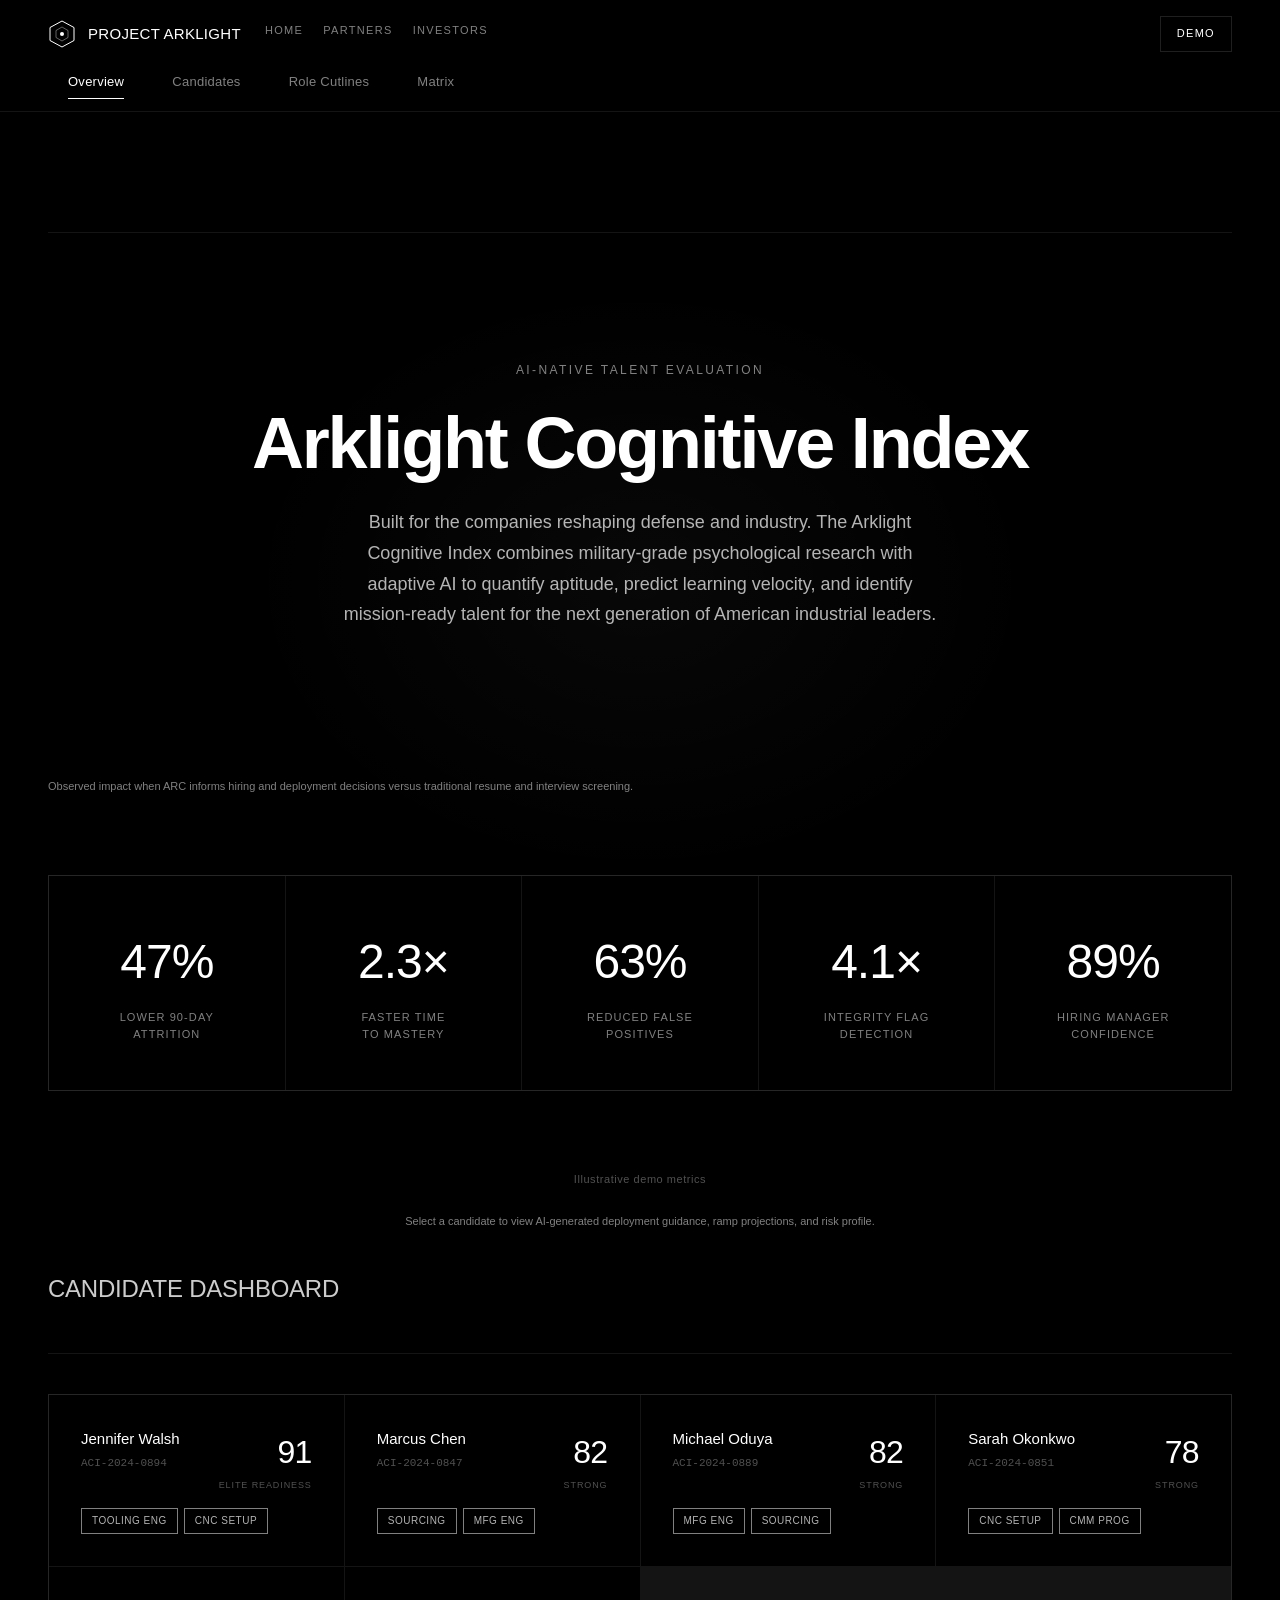
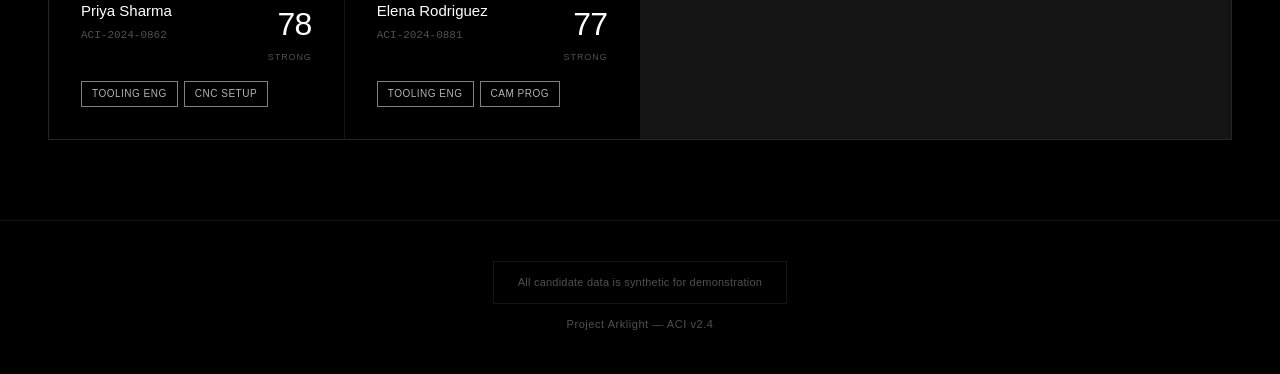
==== commit 810c2854: "Add SVG favicon to all pages Co-Authored-By: Claude Opus 4.6 <noreply@anthropic.com>" ====
--- a/demo.html
+++ b/demo.html
@@ -4,6 +4,7 @@
     <meta charset="UTF-8">
     <meta name="viewport" content="width=device-width, initial-scale=1.0">
     <title>Project Arklight — Demo</title>
+    <link rel="icon" href="favicon.svg" type="image/svg+xml">
     <link rel="stylesheet" href="css/styles.css">
     <style>
         .header-bottom {
